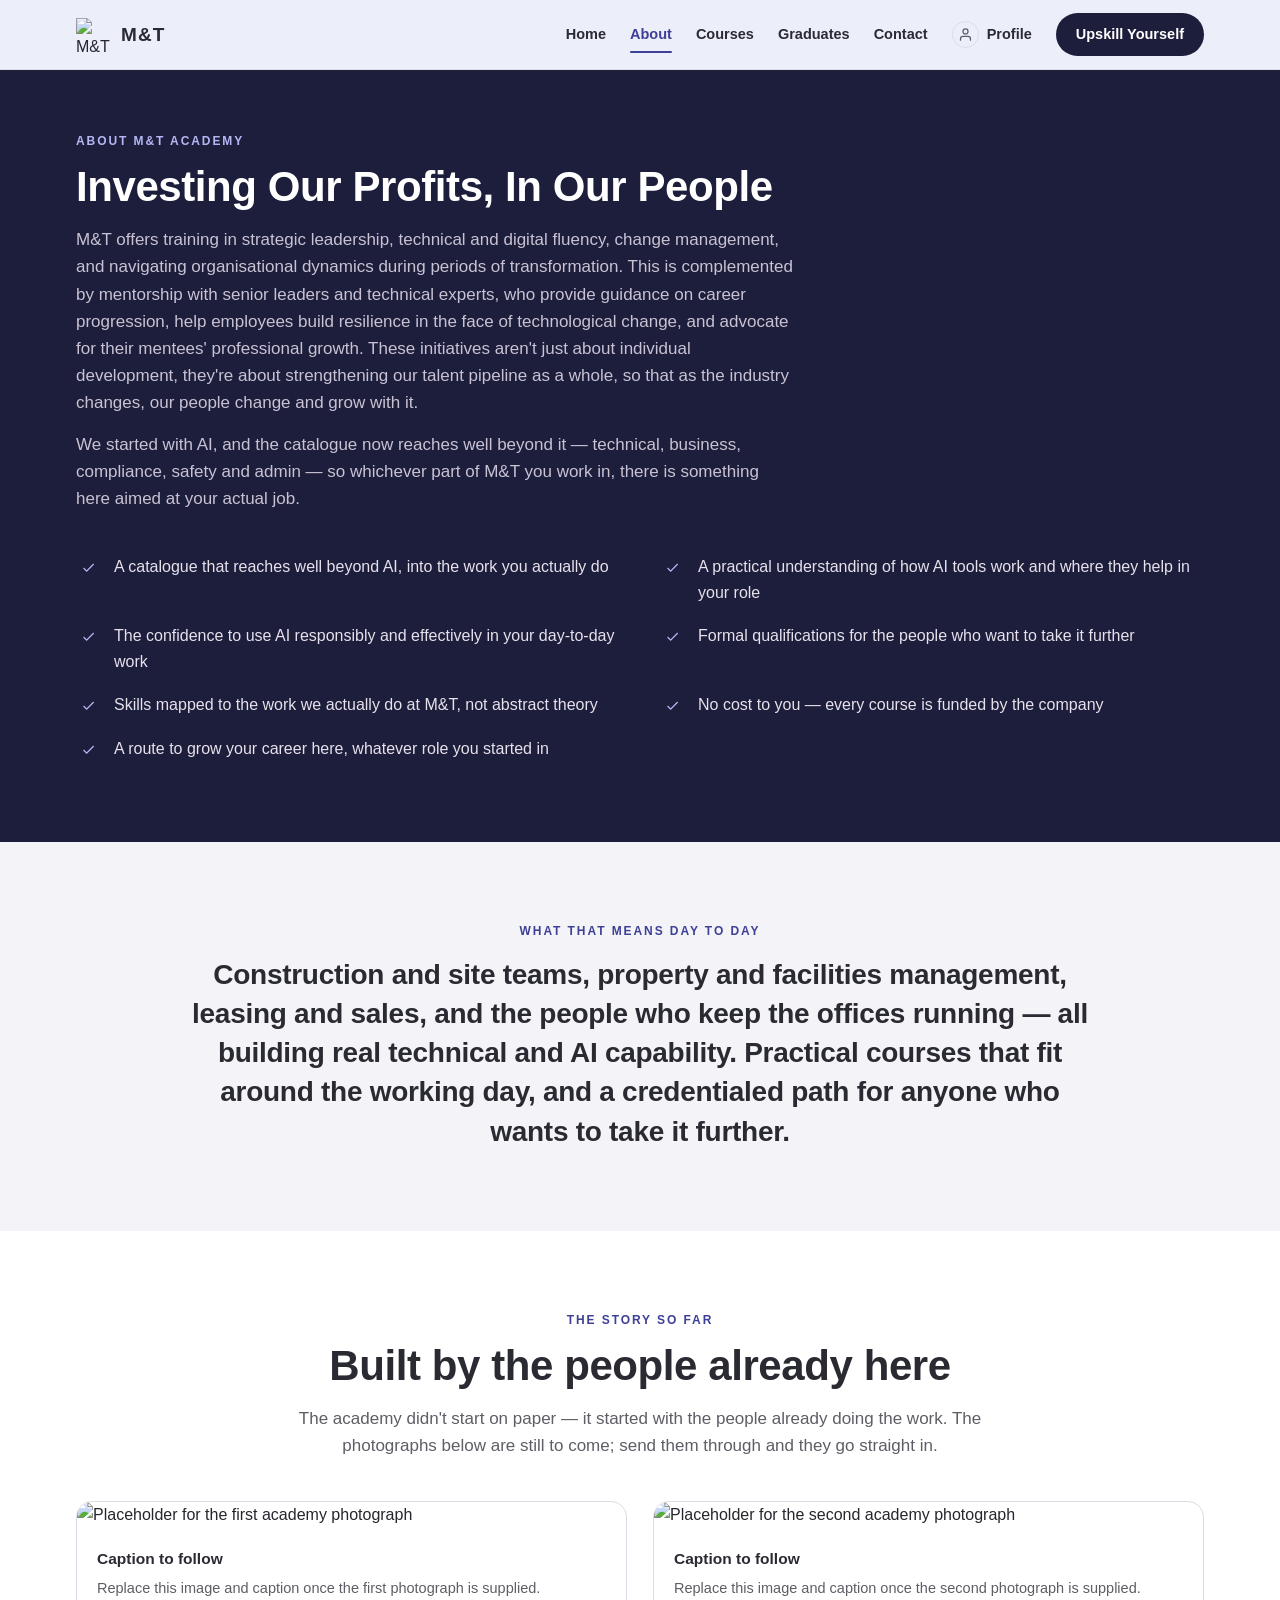
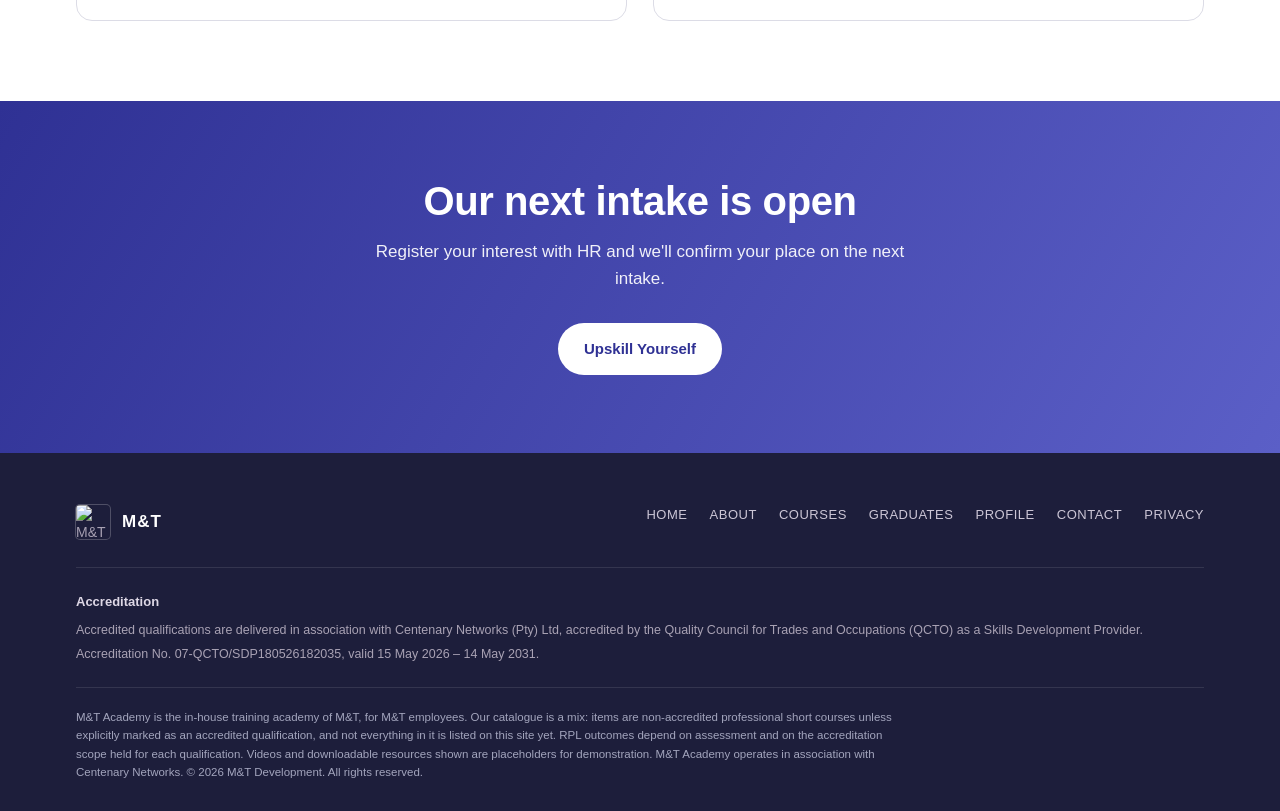
==== about.html @ acd6be96 "Remove the Trainers tab from the navigation and footer Co-Authored-By: Claude Sonnet 5.5 <noreply@an" ====
<!DOCTYPE html>
<html lang="en">

<head>
  <meta charset="UTF-8">
  <meta name="viewport" content="width=device-width, initial-scale=1.0">
  <title>About — M&amp;T Academy</title>
  <meta name="description"
    content="About M&amp;T Academy: our in-house academy for M&amp;T employees — accredited qualifications and short courses, fully funded, online or in person.">
  <link rel="stylesheet" href="styles.css?v=20260913c">
</head>

<body>
  <nav id="nav">
    <div class="nav-inner">
      <a href="./" class="brand"><img src="mt-logo.webp" alt="M&amp;T Development"><span class="brand-word">M&amp;T</span></a>
      <div class="nav-links" id="navLinks">
        <a href="./" data-nav="home">Home</a>
        <a href="about" data-nav="about" class="active">About</a>
        <a href="courses" data-nav="courses">Courses</a>
        <a href="graduates" data-nav="graduates">Graduates</a>
        <a href="contact" data-nav="contact">Contact</a>
      <a href="profile" data-nav="profile" class="nav-profile" title="Your profile"><span class="np-av" aria-hidden="true"><svg viewBox="0 0 24 24" fill="none" stroke="currentColor" stroke-width="2" stroke-linecap="round" stroke-linejoin="round"><path d="M20 21v-2a4 4 0 0 0-4-4H8a4 4 0 0 0-4 4v2"/><circle cx="12" cy="7" r="4"/></svg></span><span class="np-label">Profile</span></a>
        <a href="contact" class="nav-cta">Upskill Yourself</a>
      </div>
      <button class="nav-toggle" id="navToggle" aria-label="Menu"><svg viewBox="0 0 24 24" fill="none"
          stroke="currentColor" stroke-width="2" stroke-linecap="round" style="width:26px;height:26px;display:block">
          <path d="M3 6h18M3 12h18M3 18h18" />
        </svg></button>
    </div>
  </nav>
  <section class="section-dark page-top" id="about">
    <div class="wrap">
      <div class="sec-head reveal">
        <span class="eyebrow">About M&amp;T Academy</span>
        <h2>Investing Our Profits, In Our People</h2>
        <!-- <h2>Our own academy, for our own people</h2> -->
        <p>M&amp;T offers training in strategic leadership, technical and digital fluency, change management,
          and navigating organisational dynamics during periods of transformation. This is complemented by mentorship
          with senior leaders and technical experts, who provide guidance on career progression, help employees build
          resilience in the face of technological change, and advocate for their mentees' professional growth.

          These initiatives aren't just about individual development, they're about strengthening our talent pipeline as
          a whole, so that as the industry changes, our people change and grow with it.</p>
        <p>We started with AI, and the catalogue now reaches well beyond it — technical, business, compliance,
          safety and admin — so whichever part of M&amp;T you work in, there is something here aimed at your
          actual job.</p>
      </div>
      <ul class="outcomes reveal">
        <li>A catalogue that reaches well beyond AI, into the work you actually do</li>
        <li>A practical understanding of how AI tools work and where they help in your role</li>
        <li>The confidence to use AI responsibly and effectively in your day-to-day work</li>
        <li>Formal qualifications for the people who want to take it further</li>
        <li>Skills mapped to the work we actually do at M&amp;T, not abstract theory</li>
        <li>No cost to you — every course is funded by the company</li>
        <li>A route to grow your career here, whatever role you started in</li>
      </ul>
    </div>
  </section>

  <section class="section-soft">
    <div class="wrap">
      <div class="energy-line reveal">
        <span class="eyebrow">What that means day to day</span>
        <!-- Rewritten for M&T on 12 Sep 2026, not renamed: the Equinix original listed
             data-centre technicians and network operations, which would have been a
             claim about a business M&T is not in. The roles below come from what M&T
             Development says of itself — residential sales and rentals, commercial
             offices, warehouses, retail centres and storage — and name kinds of work,
             not job titles, since nobody has told us M&T's actual structure. -->
        <p>Construction and site teams, property and facilities management, leasing and sales, and the people who keep
          the offices running — all building real technical and AI capability. Practical courses that fit around the
          working day, and a credentialed path for anyone who wants to take it further.</p>
      </div>
    </div>
  </section>

  <section>
    <div class="wrap">
      <div class="sec-head center reveal">
        <span class="eyebrow">The story so far</span>
        <h2>Built by the people already here</h2>
        <p>The academy didn't start on paper — it started with the people already doing the work. The photographs below
          are still to come; send them through and they go straight in.</p>
      </div>
      <!-- PLACEHOLDER: swap images/poster-1.svg and images/poster-2.svg for the real
           photographs, then rewrite the two captions to match. -->
      <div class="posters reveal">
        <figure class="poster">
          <img loading="lazy" src="images/poster-1.svg" alt="Placeholder for the first academy photograph">
          <figcaption><strong>Caption to follow</strong>Replace this image and caption once the first photograph is supplied.</figcaption>
        </figure>
        <figure class="poster">
          <img loading="lazy" src="images/poster-2.svg" alt="Placeholder for the second academy photograph">
          <figcaption><strong>Caption to follow</strong>Replace this image and caption once the second photograph is supplied.</figcaption>
        </figure>
      </div>
    </div>
  </section>

  <section class="cta-band">
    <div class="wrap">
      <h2>Our next intake is open</h2>
      <p>Register your interest with HR and we'll confirm your place on the next intake.</p>
      <a href="contact" class="btn btn-primary">Upskill Yourself</a>
    </div>
  </section>

  <footer>
    <div class="wrap">
      <div class="foot-top">
        <div class="foot-brand"><img src="mt-logo.webp" alt="M&amp;T Development"><span class="brand-word">M&amp;T</span></div>
        <div class="foot-nav">
          <a href="./">Home</a>
          <a href="about">About</a>
          <a href="courses">Courses</a>
          <a href="graduates">Graduates</a>
          <a href="profile">Profile</a>
          <a href="contact">Contact</a>
        <a href="privacy">Privacy</a>
        </div>
      </div>
      <div class="foot-accred"
        style="max-width:none;border-bottom:1px solid rgba(255,255,255,.1);padding-bottom:22px;margin-bottom:20px">
        <strong>Accreditation</strong>
        <span>Accredited qualifications are delivered in association with Centenary Networks (Pty) Ltd, accredited by
          the Quality Council for Trades and Occupations (QCTO) as a Skills Development Provider. Accreditation No.
          07-QCTO/SDP180526182035, valid 15 May 2026 – 14 May 2031.</span>
      </div>
      <p class="disclaimer">M&amp;T Academy is the in-house training academy of M&amp;T, for M&amp;T
        employees. Our catalogue is a mix: items are non-accredited professional short courses unless
        explicitly marked as an accredited qualification, and not everything in it is listed on this site yet. RPL outcomes depend on assessment and on the accreditation scope held for each qualification. Videos and downloadable resources shown are placeholders for demonstration. M&amp;T
        Academy operates in association with Centenary Networks. © 2026 M&amp;T Development. All rights reserved.
      </p>
    </div>
  </footer>
  <script src="site.js?v=20260820"></script>
<script src="profile.js?v=20260820"></script>
  <script src="assistant.js?v=20260820"></script>
</body>

</html>
---- styles.css ----
/* ===================================================================
   M&T Academy — shared stylesheet (all pages)
   M&T Development palette: indigo (#3e4096) on white, charcoal and cool
   greys, deep indigo dark sections

   The token names below are historical (--orange / --green) and are kept
   so the markup stays identical across academy sites; only the VALUES are
   brand-specific. --orange* is the primary brand ramp, --green* the
   secondary. Re-skinning another company = change this block.

   WHERE THE COLOURS CAME FROM (12 Sep 2026)
   Sampled from M&T's own material in M-T/_brand-source, not guessed: the
   logo square is #3e4096 at every corner, and the AI badge on their site is
   the deeper #2f3194. The greys match their site's navigation tiles.

   WHY --green IS NOT INDIGO
   M&T's brand is one hue, and the obvious move is to use it for both ramps.
   That breaks two things. --green* is not only decoration here: it marks a
   PASSED quiz, a module DONE on the dashboard and PRESENT on the in-person
   register — and the register marks LATE with --orange-deep. With both ramps
   indigo, a facilitator scanning a register could not tell present from late.
   So the secondary ramp is a teal-green that sits well beside indigo and
   keeps "done" reading as done. Present vs late fills measure 2.02:1.
   It is #1b7a63 rather than the first choice #1f8a70: white on the lighter
   one measured 4.26:1 on the "Locally accredited" badge, just under AA.

   WHY THIS WAS CHECKED ON THE RENDERED PAGES
   A check of token pairs passed. Measuring every piece of text against what
   is actually behind it on the page then found five failures the pair check
   could not see, because they only exist in context: the brand indigo used
   for eyebrows and list ticks INSIDE the dark indigo sections (1.83:1), the
   intake eyebrow (3.0:1), the footer disclaimer (2.86:1) and the badge above.
   Equinix's red read on its plum sections; a one-hue brand does not. The
   fixes are in the "ON DARK" block below and at .disclaimer. Primary indigo
   on white is 8.83:1.
   =================================================================== */
:root{
  --ink:#26262e;--ink-soft:#5d5e66;--grey:#2a2a33;--bg:#ffffff;--bg-soft:#f4f4f8;
  --orange:#3e4096;--orange-deep:#2f3194;--orange-light:#5b5fc7;--orange-tint:#eceef9;
  --green:#1b7a63;--green-deep:#16674f;--green-tint:#e2f2ec;
  --accent:#3e4096;--accent-green:#b4b7f3;--line:#dcdce6;--dark:#1d1e3b;--max:1180px;
  /* The pale band the nav sits on, and the tint the landing hero falls back
     to before its photograph loads. A pale tint of M&T's indigo — ink on it
     measures 12.98:1. */
  --header:#eceef9;
}
*{box-sizing:border-box;margin:0;padding:0}
html{scroll-behavior:smooth;scroll-padding-top:78px}
body{font-family:"Inter",-apple-system,BlinkMacSystemFont,"Segoe UI",Roboto,sans-serif;color:var(--ink);background:var(--bg);line-height:1.6;-webkit-font-smoothing:antialiased;overflow-x:hidden}
img,svg,canvas{max-width:100%}
h1,h2,h3,h4{font-weight:800;line-height:1.12;letter-spacing:-.01em;color:var(--grey)}
a{color:inherit;text-decoration:none}
.wrap{max-width:var(--max);margin:0 auto;padding:0 26px}
.eyebrow{text-transform:uppercase;letter-spacing:.16em;font-size:12px;font-weight:700;color:var(--orange)}
/* ON DARK. Every academy uses its primary colour for eyebrows and list ticks,
   and on the others that primary is warm enough to read on their dark
   sections. M&T's primary IS the dark sections' hue: indigo on deep indigo
   measured 1.83:1. On dark, both take the light indigo instead (8.46:1). */
.section-dark .eyebrow,.chero .eyebrow,.cta-band .eyebrow{color:var(--accent-green)}
.section-dark .outcomes li::before{background:var(--accent-green)}

/* NAV
   M&T supply a square mark — white lettering on a solid indigo tile — so it
   is paired with a wordmark span to form the lockup, the same shape as the
   Equinix nav this was cloned from. The tile is opaque and self-contained, so
   unlike Equinix's JPG it gets no white chip on dark backgrounds — see
   .foot-brand img, which gives it a faint ring instead. */
nav{position:fixed;top:0;left:0;right:0;z-index:100;background:var(--header);border-bottom:1px solid rgba(45,70,55,.09);transition:box-shadow .3s}
nav.scrolled{}
.nav-inner{max-width:var(--max);margin:0 auto;padding:13px 26px;display:flex;align-items:center;justify-content:space-between;position:relative}
.brand{display:inline-flex;align-items:center;gap:11px}
.brand img{height:34px;width:34px;object-fit:contain;display:block}
/* .06em, not Equinix's .2em. That tracking was set for a seven-letter word;
   on "M&T" it opened the letters out until the nav read "M & T". */
.brand-word{font-size:19px;font-weight:700;letter-spacing:.06em;color:var(--grey);line-height:1}
.nav-links{display:flex;gap:24px;align-items:center}
/* Sentence case at 14.5px, not 13px uppercase: the nav in the screenshot
   Kgomotso sent reads as words rather than as labels, and that is most of why
   it looks calmer. Every link the site had is still here. */
.nav-links a{color:var(--grey);font-size:14.5px;font-weight:600;transition:color .2s;position:relative;padding:4px 0;white-space:nowrap;flex:0 0 auto}
.nav-links a:hover,.nav-links a.active{color:var(--orange)}
.nav-links a.active::after{content:"";position:absolute;left:0;right:0;bottom:-3px;height:2.5px;background:var(--accent);border-radius:2px}
/* .nav-links a sets `padding:4px 0` at higher specificity — keep `.nav-links` in this
   selector or the pill loses its horizontal padding and the label sits flush to the edge */
/* Deep-indigo pill (--dark), hovering to the brand indigo — the call to action
   is the one solid shape in an otherwise light nav band. */
.nav-links a.nav-cta{background:var(--dark);color:#fff;padding:10px 20px;border-radius:30px;font-weight:700;transition:background .2s}
.nav-links a.nav-cta:hover{background:var(--orange);color:#fff}
.nav-cta::after{display:none!important}
.nav-toggle{display:none;background:none;border:0;color:var(--grey);cursor:pointer;line-height:0}

/* BUTTONS */
.btn{display:inline-flex;align-items:center;gap:9px;justify-content:center;padding:14px 26px;border-radius:30px;font-weight:700;font-size:15px;transition:background .2s,box-shadow .2s,border-color .2s,color .2s;cursor:pointer;border:0}
.btn-primary{background:var(--orange);color:#fff}
.btn-primary:hover{background:var(--orange-deep)}
.btn-ghost{background:#fff;color:var(--orange-deep);border:1.5px solid var(--orange)}
.btn-ghost:hover{border-color:var(--orange-deep);background:var(--orange-tint)}
.btn-light{background:rgba(255,255,255,.12);color:#fff;border:1.5px solid rgba(255,255,255,.4)}
.btn-light:hover{background:#fff;color:var(--dark)}

/* SECTIONS */
section{padding:80px 0}
.section-soft{background:var(--bg-soft)}
.section-dark{background:var(--dark);color:#fff}
.section-dark h2,.section-dark h3{color:#fff}
.sec-head{max-width:720px;margin-bottom:42px}
.sec-head.center{margin-left:auto;margin-right:auto;text-align:center}
.sec-head .eyebrow{display:block;margin-bottom:12px}
.sec-head h2{font-size:clamp(28px,3.6vw,42px);margin:0 0 16px}
/* A heading written as a full sentence rather than a headline phrase. It needs
   a wider measure and a step down the scale to avoid stacking into five dense
   lines — but it stays larger than the section headings under it, or the page
   opens on its quietest line. Pair .lede-h with .sec-head-wide on the parent. */
.sec-head-wide{max-width:880px}
.sec-head h2.lede-h{font-size:clamp(25px,3.2vw,38px);line-height:1.2;text-wrap:balance}
.sec-head p{color:var(--ink-soft);font-size:17px}
.sec-head p+p{margin-top:14px}
.section-dark .sec-head p{color:#c8c2d4}
.page-top{padding-top:132px}

/* HERO — the landing page, and nothing else.
   Restored on 9 Sep 2026. Kgomotso sent back a screenshot of the 3 Jul hero
   (commit a4939c3) and asked for it on every academy: a photograph, one line,
   one search field, two pills, a white curve. It is rebuilt here rather than
   reverted, because the palette moved on and the page below it is no longer
   the July page.

   Nothing in here moves on hover. That is deliberate — see the note at the end
   of this file; every animation came off these sites at her request. */
.hero{position:relative;overflow:hidden;background:var(--header)}
.hero-photo{position:absolute;inset:0;background-size:cover;background-position:center;background-repeat:no-repeat}
/* The wash is the only reason white type is readable here. Each academy points
   .hero-photo at its own photograph, so it has to hold up over an image nobody
   has seen yet: heavy on the left where the words are, nearly clear on the
   right so the picture still reads as a picture. */
.hero-photo::after{content:"";position:absolute;inset:0;background:linear-gradient(100deg,rgba(24,30,26,.88) 0%,rgba(24,30,26,.63) 46%,rgba(24,30,26,.18) 100%)}
/* The nav is fixed, so the top padding here is what stops it sitting on the
   headline. Change one and check the other. */
.hero-inner{position:relative;z-index:2;max-width:var(--max);margin:0 auto;padding:148px 26px 128px;color:#fff}
/* ONE LINE (13 Sep 2026): "Welcome To The <Name> Academy" sits on a single line, as
   asked for on every academy. It used to be capped at max-width:16ch, which forced
   a wrap by design. nowrap holds it to one line, and the size scales with the
   viewport so the longest of the seven titles, "Welcome To The Cricket SA Academy",
   still fits the hero at every width down to the phone breakpoint — measured in a
   browser, not estimated. Below 640px it wraps again (see the rule in that
   @media block): a 33-character headline cannot sit on one line on a phone at a
   size anyone would call a headline. */
.hero h1{color:#fff;font-size:clamp(26px,4.1vw,54px);margin:0 0 16px;max-width:none;white-space:nowrap}
.hero p.lead{color:rgba(255,255,255,.94);font-size:clamp(17px,2.1vw,23px);font-weight:400;line-height:1.35;max-width:34ch;margin:0 0 32px}
.hero-search{display:flex;align-items:center;gap:10px;max-width:620px;background:#fff;border-radius:50px;padding:7px 7px 7px 24px;box-shadow:0 24px 50px -28px rgba(0,0,0,.65)}
/* font:inherit would pull the white hero colour in with it, so the colour is
   set back explicitly on the next declaration. */
.hero-search input{flex:1;min-width:0;border:0;outline:0;background:none;font-family:inherit;font-size:17px;color:var(--ink)}
.hero-search input::placeholder{color:#8d8880;opacity:1}
.hero-search .go{flex:0 0 auto;width:56px;height:52px;display:grid;place-items:center;border:0;border-radius:50px;background:var(--orange-light);color:var(--dark);cursor:pointer;transition:background .2s}
.hero-search .go:hover{background:var(--orange);color:#fff}
.hero-search .go svg{width:23px;height:23px}
.hero-cta{display:flex;flex-wrap:wrap;gap:14px;margin-top:24px}
/* The soft pill is the nav band in button form — that pairing is what makes
   the hero read as one thing. Pointing it at --header rather than a hex keeps
   it on-brand on every academy; a fixed mint green was visibly wrong on four
   of the five. */
.btn-soft{background:var(--header);color:var(--grey)}
.btn-soft:hover{background:var(--header);filter:brightness(.96)}
.btn-white{background:#fff;color:var(--grey)}
.btn-white:hover{background:#f0eeea}
/* Hides the seam between the photograph and the first white section. It is
   decoration only: aria-hidden in the markup, and no pointer target here. */
.hero-curve{position:absolute;left:0;right:0;bottom:-1px;z-index:2;line-height:0;pointer-events:none}
.hero-curve svg{width:100%;height:70px;display:block}


/* THE SKILLS BUILDING BAND — first thing under the landing hero.
   Added 10 Sep 2026. Kgomotso sent a card from a Centenary deck and liked what
   it said: "Upskilling, reskilling, and workforce training to prepare
   individuals for employment and entrepreneurship." The sentence below keeps
   her three ideas and her order, and turns "individuals" into "you", because
   every other line on these sites talks to the reader ("around your shift",
   "yours to keep") and one paragraph in the third person reads as pasted in.

   The white disc and the certificate mark are the nod to her card. The rest is
   this site's own idiom rather than the deck's navy panel, and it is a LIGHT
   band on purpose: the intake band directly below it is dark, and two dark
   bands stacked lose the edge between them. */
.pillar{background:var(--bg-soft);padding:44px 0}
.pillar-inner{display:flex;align-items:center;gap:26px}
.pillar-ico{flex:0 0 auto;width:64px;height:64px;border-radius:50%;background:#fff;border:1px solid var(--line);display:grid;place-items:center;color:var(--grey)}
.pillar-ico svg{width:31px;height:31px}
.pillar .eyebrow{display:block;margin-bottom:7px}
.pillar p{font-size:clamp(16.5px,1.9vw,21px);line-height:1.45;color:var(--grey);max-width:62ch;margin:0}

/* FEATURES / PILLARS */
.features{display:grid;grid-template-columns:repeat(3,1fr);gap:24px}
.feat{background:#fff;border:1px solid var(--line);border-radius:14px;padding:28px;transition:box-shadow .25s}
.feat:hover{}
.feat .ico{width:50px;height:50px;border-radius:12px;display:grid;place-items:center;margin-bottom:18px;background:var(--orange-tint);color:var(--orange-deep)}
.feat .ico svg{width:25px;height:25px}
.feat:nth-child(2) .ico{background:var(--green-tint);color:var(--green-deep)}
.feat h3{font-size:18px;margin-bottom:10px}
.feat p{color:var(--ink-soft);font-size:14.5px}

.outcomes{display:grid;grid-template-columns:1fr 1fr;gap:18px 40px;list-style:none;margin-top:10px}
.outcomes li{display:flex;gap:14px;align-items:flex-start;font-size:16px;color:#e6e1ec}
.outcomes li::before{content:"";flex:0 0 24px;height:24px;margin-top:1px;border-radius:50%;background:var(--orange);-webkit-mask:url("data:image/svg+xml;utf8,<svg xmlns='http://www.w3.org/2000/svg' viewBox='0 0 24 24'><path fill='black' d='M9 16.2 4.8 12l-1.4 1.4L9 19 21 7l-1.4-1.4z'/></svg>") center/15px no-repeat;mask:url("data:image/svg+xml;utf8,<svg xmlns='http://www.w3.org/2000/svg' viewBox='0 0 24 24'><path fill='black' d='M9 16.2 4.8 12l-1.4 1.4L9 19 21 7l-1.4-1.4z'/></svg>") center/15px no-repeat}

.accred-note{margin-top:30px;padding-top:22px;border-top:1px solid rgba(255,255,255,.14);font-size:12.5px;line-height:1.7;color:#b3adc0;max-width:900px}
.accred-note .lbl{display:block;text-transform:uppercase;letter-spacing:.1em;font-size:11px;font-weight:700;color:var(--accent-green);margin-bottom:6px}

.energy-line{max-width:900px;margin:0 auto;text-align:center}
.energy-line .eyebrow{display:block;margin-bottom:14px}
.energy-line p{font-size:clamp(20px,2.6vw,28px);font-weight:700;line-height:1.4;letter-spacing:-.01em;color:var(--grey)}

/* COURSE BAND + ACCREDITED FEATURE */
.course-band-label{display:flex;align-items:center;gap:14px;margin:0 0 26px}
.course-band-label .ln{height:1px;background:var(--line);flex:1}
.course-band-label .tag{font-size:12.5px;font-weight:800;text-transform:uppercase;letter-spacing:.13em;color:var(--orange)}
.accredited-feature{background:linear-gradient(120deg,#fff,#fdf4f5);border:1.5px solid var(--orange);border-radius:16px;padding:34px;display:grid;grid-template-columns:1fr auto;gap:30px;align-items:center;margin-bottom:50px}
.accredited-feature .badge{display:inline-flex;align-items:center;gap:7px;background:var(--orange);color:#fff;font-size:11.5px;font-weight:700;text-transform:uppercase;letter-spacing:.08em;padding:6px 13px;border-radius:30px;margin-bottom:14px}
.accredited-feature h3{font-size:24px;margin-bottom:10px}
.accredited-feature p{color:var(--ink-soft);font-size:15px;max-width:560px;margin-bottom:18px}
.qual-meta{display:flex;gap:28px;flex-wrap:wrap}
.qual-meta div span{display:block;font-size:11px;text-transform:uppercase;letter-spacing:.07em;color:#918a9c;margin-bottom:2px}
.qual-meta div strong{font-size:15px;color:var(--grey)}
.accredited-feature .side{text-align:center;border-left:1px solid var(--line);padding-left:30px}
.accredited-feature .side .nqf{font-size:48px;font-weight:800;color:var(--orange);line-height:1}
.accredited-feature .side .nqf small{display:block;font-size:11px;letter-spacing:.1em;text-transform:uppercase;color:#918a9c;margin-top:6px;font-weight:700}

/* COURSE CARDS */
.course-grid{display:grid;grid-template-columns:repeat(3,1fr);gap:26px}
.ccard{background:#fff;border:1px solid var(--line);border-radius:12px;overflow:hidden;transition:box-shadow .22s;display:flex;flex-direction:column}
.ccard:hover{}
.ccard-img{height:180px;position:relative;overflow:hidden;flex:0 0 auto}
.ccard-img-inner{position:absolute;inset:0;background-size:cover;background-position:center}
.ccard:hover .ccard-img-inner{}
.ccard-img.has-photo svg{display:none}
.ccard-img.has-photo::after{content:"";position:absolute;inset:0;background:linear-gradient(180deg,rgba(20,18,24,.05) 45%,rgba(20,18,24,.35));pointer-events:none}
.ccard-body{padding:20px 22px;flex:1;display:flex;flex-direction:column}
.ccard-cat{display:flex;align-items:center;gap:7px;font-size:11.5px;font-weight:700;text-transform:uppercase;letter-spacing:.1em;color:var(--ink-soft);margin-bottom:10px}
.ccard-cat svg{opacity:.55}
.ccard-mode{display:flex;align-items:center;gap:6px;font-size:11px;font-weight:700;text-transform:uppercase;letter-spacing:.09em;color:var(--ink-soft);margin-bottom:8px}
.ccard h4{font-size:18px;line-height:1.25;margin-bottom:10px;color:var(--orange-deep);font-weight:800}
.ccard p{color:var(--ink-soft);font-size:14px;line-height:1.55;flex:1;margin-bottom:18px}
.ccard-foot{display:flex;justify-content:space-between;align-items:center;border-top:1px solid var(--line);padding-top:14px;margin-top:auto}
.ccard-foot .price{font-size:15px;font-weight:800;color:var(--grey)}
.ccard-foot .avail{font-size:11px;font-weight:700;text-transform:uppercase;letter-spacing:.09em;color:var(--ink-soft)}
.soon-note{text-align:center;color:var(--ink-soft);font-size:14.5px;margin-top:30px;font-style:italic}

.corp{background:linear-gradient(120deg,var(--orange-tint),var(--green-tint));border-radius:18px;padding:40px;display:flex;justify-content:space-between;align-items:center;gap:30px;flex-wrap:wrap;margin-top:50px}
.corp h3{font-size:24px;margin-bottom:6px;color:var(--grey)}
.corp p{color:var(--ink-soft);max-width:480px}

/* CONTACT */
.contact-grid{display:grid;grid-template-columns:.9fr 1.1fr;gap:50px}
.contact-info p{margin-bottom:18px;font-size:16px}
.contact-info .lbl{font-size:12px;text-transform:uppercase;letter-spacing:.09em;color:var(--ink-soft);font-weight:700;display:block;margin-bottom:3px}
.contact-info a{font-weight:600;border-bottom:1px solid var(--line)}
.contact-info a:hover{color:var(--accent);border-color:var(--accent)}
.form{background:#fff;border:1px solid var(--line);border-radius:16px;padding:32px}
.form .field{margin-bottom:16px}
.form label{display:block;font-size:13px;font-weight:700;margin-bottom:6px;color:var(--ink-soft)}
.form input,.form textarea{width:100%;padding:12px 14px;border:1px solid var(--line);border-radius:9px;font-family:inherit;font-size:15px;background:var(--bg-soft)}
.form input:focus,.form textarea:focus{outline:2px solid var(--orange);border-color:var(--orange);background:#fff}
.form .two{display:grid;grid-template-columns:1fr 1fr;gap:16px}

.cta-band{background:linear-gradient(120deg,var(--orange-deep),var(--orange-light));color:#fff;text-align:center;padding:78px 0}
.cta-band h2{font-size:clamp(28px,3.6vw,40px);margin-bottom:14px;color:#fff}
.cta-band p{color:rgba(255,255,255,.92);font-size:17px;margin-bottom:30px;max-width:540px;margin-left:auto;margin-right:auto}
.cta-band .btn-primary{background:#fff;color:var(--orange-deep)}
.cta-band .btn-primary:hover{background:var(--dark);color:#fff}

footer{background:var(--dark);color:#a9a2b4;padding:52px 0 30px;font-size:14px}
.foot-top{display:flex;justify-content:space-between;gap:30px;flex-wrap:wrap;border-bottom:1px solid rgba(255,255,255,.1);padding-bottom:28px;margin-bottom:24px}
.foot-nav{display:flex;gap:22px;flex-wrap:wrap}
.foot-nav a{font-size:13px;color:#ccc6d6;text-transform:uppercase;letter-spacing:.04em}
.foot-nav a:hover{color:#fff}
/* the mark is a JPG with a solid white background — sit it on a white chip
   rather than inverting it, which would flatten the whole square to white */
.foot-brand{display:inline-flex;align-items:center;gap:12px}
/* No white chip, unlike the Equinix footer this came from: M&T's mark is its
   own solid tile, so it is shown as supplied. A 1px light ring keeps the
   tile's edge from dissolving into the deep-indigo footer behind it. */
.foot-brand img{height:34px;width:34px;object-fit:contain;border-radius:4px;box-shadow:0 0 0 1px rgba(255,255,255,.22)}
.foot-brand .brand-word{color:#fff;font-size:17px;font-weight:700;letter-spacing:.06em;line-height:1}
.foot-accred{max-width:560px}
.foot-accred strong{color:#ded8e6;display:block;margin-bottom:6px;font-size:13px}
.foot-accred span{font-size:12.5px;line-height:1.7}
/* #a3a5bd, 6.67:1 on the footer. It was Equinix's #6b6478, which measures
   3.00:1 on Equinix's own footer and 2.86:1 on this darker indigo one — too
   faint for 11.5px text on either. */
.disclaimer{font-size:11.5px;color:#a3a5bd;max-width:820px;line-height:1.6}

/* AI IN ACTION DEMO */
.ai-action{position:relative;overflow:hidden}
.ai-action::before{content:"";position:absolute;inset:0;background:radial-gradient(70% 60% at 80% 0%,rgba(233,28,36,.16),transparent 60%),radial-gradient(60% 60% at 0% 100%,rgba(108,75,166,.14),transparent 60%);pointer-events:none}
.ai-action .wrap{position:relative;z-index:1}
.ai-demo{max-width:860px;margin:0 auto}
.ai-demo-tabs{display:flex;flex-wrap:wrap;gap:10px;justify-content:center;margin-bottom:22px}
.ai-tab{background:rgba(255,255,255,.06);color:#cbc5d5;border:1px solid rgba(255,255,255,.14);padding:9px 18px;border-radius:30px;font-family:inherit;font-size:13.5px;font-weight:600;cursor:pointer;transition:all .2s;display:inline-flex;align-items:center}
.ai-tab:hover{border-color:var(--orange);color:#fff}
.ai-tab.active{background:var(--orange);border-color:var(--orange);color:#fff}
.ai-window{background:#15162e;border:1px solid rgba(255,255,255,.12);border-radius:14px;overflow:hidden}
.ai-window-bar{display:flex;align-items:center;gap:8px;padding:13px 18px;background:rgba(255,255,255,.04);border-bottom:1px solid rgba(255,255,255,.08)}
.ai-window-bar i{width:11px;height:11px;border-radius:50%;display:block}
.ai-window-bar i:nth-child(1){background:#ff5f57}.ai-window-bar i:nth-child(2){background:#febc2e}.ai-window-bar i:nth-child(3){background:#28c840}
.ai-window-bar em{margin-left:8px;font-style:normal;font-size:12.5px;color:#867f93;font-weight:600;letter-spacing:.03em}
.ai-chat{padding:24px 22px;min-height:280px;display:flex;flex-direction:column;gap:16px;font-size:14.5px}
.ai-msg{display:flex;gap:12px;align-items:flex-start;max-width:88%}
.ai-msg .av{flex:0 0 30px;height:30px;border-radius:8px;display:grid;place-items:center;font-size:12px;font-weight:800}
.ai-msg.user{align-self:flex-end;flex-direction:row-reverse;text-align:right}
.ai-msg.user .av{background:var(--green);color:#fff}
.ai-msg.bot .av{background:linear-gradient(135deg,var(--orange),var(--orange-light));color:#fff}
.ai-msg .bubble{background:rgba(255,255,255,.06);border:1px solid rgba(255,255,255,.08);padding:12px 15px;border-radius:12px;color:#e7e2ee;line-height:1.55}
.ai-msg.user .bubble{background:rgba(108,75,166,.16);border-color:rgba(108,75,166,.3)}
.ai-msg .bubble b{color:#fff}
.ai-caret{display:inline-block;width:8px;height:16px;background:var(--accent);margin-left:2px;vertical-align:-2px}

/* auto-fit, not repeat(4): the stat count changes with what we can honestly
   claim, and a fixed four-column track leaves a dead column behind whenever one
   is removed. */
.ai-stats{display:grid;grid-template-columns:repeat(auto-fit,minmax(150px,1fr));gap:24px;margin-top:54px;max-width:860px;margin-left:auto;margin-right:auto;text-align:center}
.ai-stats .num{font-size:clamp(30px,4vw,44px);font-weight:800;color:var(--orange-light);line-height:1}
.ai-stats .lbl2{font-size:13px;color:#b3adc0;margin-top:8px;font-weight:600}

/* ===== COURSE PAGE ===== */
.chero{background:linear-gradient(160deg,#26262e 0%,#23254f 55%,#262857 100%);color:#fff;padding:118px 0 56px;position:relative;overflow:hidden}
.chero::after{content:"";position:absolute;inset:0;background:radial-gradient(60% 70% at 88% 0%,rgba(233,28,36,.16),transparent 60%),radial-gradient(50% 60% at 0% 100%,rgba(108,75,166,.10),transparent 60%);pointer-events:none}
.chero .wrap{position:relative;z-index:1}
.crumb{font-size:12.5px;color:#b9b4c4;margin-bottom:20px;letter-spacing:.02em}
.crumb a:hover{color:#fff}
/* #9fa1bb: at least 5.44:1 across every stop of the indigo course hero. Equinix's
   #6f6a7c measured 2.64:1 there — found only once the audit learned to measure
   gradients instead of skipping them. */
.crumb span{color:#9fa1bb;margin:0 8px}
.chero-grid{display:grid;grid-template-columns:1.05fr .95fr;gap:48px;align-items:center}
.chero .tags{display:flex;gap:8px;flex-wrap:wrap;margin-bottom:16px}
.chero .tags span{font-size:11px;font-weight:700;text-transform:uppercase;letter-spacing:.1em;background:rgba(255,255,255,.1);border:1px solid rgba(255,255,255,.18);padding:5px 11px;border-radius:30px;color:#e9e6ef}
.chero .tags span.accred{background:var(--green);border-color:var(--green);color:#fff}
.chero h1{color:#fff;font-size:clamp(28px,4.2vw,46px);margin-bottom:16px}
.chero p.lead{color:#d4d0dc;font-size:17px;max-width:560px;margin-bottom:26px}
.chero .actions{display:flex;gap:13px;flex-wrap:wrap;margin-bottom:26px}
.chero .ataglance{display:flex;gap:26px;flex-wrap:wrap;border-top:1px solid rgba(255,255,255,.14);padding-top:20px}
.chero .ataglance div span{display:block;font-size:11px;text-transform:uppercase;letter-spacing:.08em;color:#9c97a8;margin-bottom:3px}
.chero .ataglance div strong{font-size:15px;color:#fff;font-weight:700}
.videobox{display:block;width:100%;border:0;padding:0;cursor:pointer;position:relative;border-radius:14px;overflow:hidden;background:#0e0d12 center/cover no-repeat;aspect-ratio:16/9}
.videobox::after{content:"";position:absolute;inset:0;background:linear-gradient(180deg,rgba(0,0,0,.05),rgba(0,0,0,.45))}
.videobox .play{position:absolute;inset:0;margin:auto;width:74px;height:74px;border-radius:50%;background:var(--orange);display:grid;place-items:center;z-index:2;transition:background .2s}
.videobox:hover .play{background:var(--orange-deep)}
.videobox .play svg{width:30px;height:30px;margin-left:4px;fill:#fff}
.videobox .vlabel{position:absolute;left:14px;bottom:13px;z-index:2;color:#fff;font-size:12.5px;font-weight:700;letter-spacing:.03em}
.videobox .vbadge{position:absolute;right:12px;top:12px;z-index:2;background:rgba(0,0,0,.55);color:#fff;font-size:10.5px;font-weight:700;text-transform:uppercase;letter-spacing:.08em;padding:5px 9px;border-radius:30px;backdrop-filter:blur(4px)}
.learn{display:grid;grid-template-columns:1fr 1fr;gap:14px 40px;list-style:none}
.learn li{display:flex;gap:13px;align-items:flex-start;font-size:15.5px;color:var(--ink)}
.learn li svg{flex:0 0 22px;height:22px;margin-top:1px;color:var(--green-deep)}
.modules{display:flex;flex-direction:column;gap:14px}
.module{border:1px solid var(--line);border-radius:13px;overflow:hidden;background:#fff}
.module-head{display:flex;align-items:center;gap:16px;width:100%;text-align:left;background:#fff;border:0;padding:20px 22px;cursor:pointer;font-family:inherit}
.module-head:hover{background:var(--bg-soft)}
.module-num{flex:0 0 38px;height:38px;border-radius:9px;background:var(--orange-tint);color:var(--orange-deep);display:grid;place-items:center;font-weight:800;font-size:15px}
.module-head .mt{flex:1}
.module-head .mt h4{font-size:17px;margin-bottom:3px}
.module-head .mt .meta{font-size:12.5px;color:var(--ink-soft);font-weight:600}
.module-head .chev{color:var(--ink-soft);flex:0 0 auto}
.module.open .chev{transform:rotate(180deg)}
.module-body{display:none;border-top:1px solid var(--line);padding:6px 0}
.module.open .module-body{display:block}
.lesson{display:flex;align-items:center;gap:14px;padding:13px 22px;cursor:pointer;border-bottom:1px solid var(--line)}
.lesson:last-child{border-bottom:0}
.lesson:hover{background:var(--orange-tint)}
.lesson .lp{flex:0 0 30px;height:30px;border-radius:50%;background:#fff;border:1.5px solid var(--line);display:grid;place-items:center;color:var(--orange-deep)}
.lesson:hover .lp{border-color:var(--orange);background:var(--orange);color:#fff}
.lesson .lp svg{width:13px;height:13px;fill:currentColor;margin-left:1px}
.lesson .lname{flex:1;font-size:15px;font-weight:600;color:var(--grey)}
.lesson .lmeta{display:flex;align-items:center;gap:12px}
.lesson .ltag{font-size:11px;font-weight:700;text-transform:uppercase;letter-spacing:.06em;color:var(--ink-soft);background:var(--bg-soft);padding:3px 8px;border-radius:20px}
.lesson .ldur{font-size:12.5px;color:var(--ink-soft);font-weight:600;min-width:42px;text-align:right}
/* A module row that leads to its study guide. It is an <a>, so it needs the
   hover back that .lesson gives its clickable variant, plus an arrow so it
   reads as a link next to the rows that are only listings. */
.lesson-link{cursor:pointer}
.lesson-link .lname{color:var(--orange-deep)}
.lesson-link:hover{background:var(--orange-tint)}
.lesson-link .lname::after{content:" →";font-weight:800;opacity:.65}
.vgrid{display:grid;grid-template-columns:repeat(3,1fr);gap:22px}
.vcard{border:1px solid var(--line);border-radius:13px;overflow:hidden;background:#fff;transition:box-shadow .2s}
.vcard:hover{}
.vcard .videobox{border-radius:0;aspect-ratio:16/9}
.vcard .videobox .play{width:56px;height:56px}.vcard .videobox .play svg{width:22px;height:22px}
.vcard .vc-body{padding:16px 18px}
.vcard .vc-body .k{font-size:11px;font-weight:700;text-transform:uppercase;letter-spacing:.09em;color:var(--ink-soft);margin-bottom:6px}
.vcard .vc-body h4{font-size:16px;margin-bottom:4px}
.vcard .vc-body p{font-size:13.5px;color:var(--ink-soft)}
.dgrid{display:grid;grid-template-columns:repeat(3,1fr);gap:20px}
.dcard{display:flex;gap:15px;align-items:flex-start;border:1px solid var(--line);border-radius:13px;padding:20px;background:#fff;transition:box-shadow .2s,border-color .2s}
.dcard:hover{border-color:var(--orange)}
.dcard .fic{flex:0 0 44px;height:54px;border-radius:7px;background:var(--orange-tint);color:var(--orange-deep);display:grid;place-items:center;position:relative}
.dcard .fic svg{width:24px;height:24px}
.dcard .fic .ext{position:absolute;bottom:6px;left:0;right:0;text-align:center;font-size:8.5px;font-weight:800;letter-spacing:.06em;color:#fff;background:var(--orange-deep);margin:0 6px;border-radius:3px;padding:1px 0}
.dcard .dmeta{flex:1}
.dcard .dmeta h4{font-size:15.5px;margin-bottom:3px}
.dcard .dmeta p{font-size:13px;color:var(--ink-soft);margin-bottom:10px}
.dcard .dl{display:inline-flex;align-items:center;gap:7px;font-size:13px;font-weight:700;color:var(--orange-deep)}
.dcard .dl svg{width:15px;height:15px}
.dcard:hover .dl{color:var(--orange)}
.instructor{display:grid;grid-template-columns:auto 1fr;gap:30px;align-items:center;border:1px solid var(--line);border-radius:18px;padding:34px;background:#fff}
.instructor img{width:128px;height:128px;border-radius:14px;object-fit:cover}
.instructor .ieyebrow{font-size:11.5px;font-weight:700;text-transform:uppercase;letter-spacing:.1em;color:var(--ink-soft);margin-bottom:8px}
.instructor h3{font-size:22px;margin-bottom:4px}
.instructor .role{font-size:14px;color:var(--green-deep);font-weight:700;margin-bottom:12px}
.instructor p{color:var(--ink-soft);font-size:15px;max-width:640px}
.enrol-band{background:linear-gradient(120deg,var(--orange-deep),var(--orange-light));color:#fff;text-align:center;padding:70px 0}
.enrol-band h2{color:#fff;font-size:clamp(26px,3.4vw,38px);margin-bottom:12px}
.enrol-band p{color:rgba(255,255,255,.92);font-size:16px;max-width:520px;margin:0 auto 26px}
.enrol-band .btn-primary{background:#fff;color:var(--orange-deep)}
.enrol-band .btn-primary:hover{background:var(--dark);color:#fff}
.vmodal{position:fixed;inset:0;z-index:200;background:rgba(10,9,13,.86);backdrop-filter:blur(4px);display:none;align-items:center;justify-content:center;padding:24px}
.vmodal.open{display:flex}
.vmodal .vinner{width:min(960px,100%);background:#000;border-radius:14px;overflow:hidden;position:relative}
.vmodal video{width:100%;display:block;aspect-ratio:16/9;background:#000}
.vmodal .soon{aspect-ratio:16/9;display:grid;place-items:center;text-align:center;color:#fff;background:#15162e;padding:30px}
.vmodal .soon .ic{width:64px;height:64px;border-radius:50%;background:rgba(233,28,36,.2);display:grid;place-items:center;margin:0 auto 16px}
.vmodal .soon h3{color:#fff;font-size:20px;margin-bottom:8px}
.vmodal .soon p{color:#bdb8c4;font-size:14px;max-width:380px}
.vmodal .vclose{position:absolute;top:-14px;right:-6px;transform:translateY(-100%);background:#fff;color:#222;border:0;border-radius:30px;padding:8px 16px;font-weight:700;font-size:13px;cursor:pointer;display:flex;align-items:center}
@media(max-width:1000px){.vmodal .vclose{top:8px;right:8px;transform:none;z-index:3}}

/* GM MESSAGE */
.gm{display:grid;grid-template-columns:300px 1fr;gap:46px;align-items:center;max-width:1020px;margin:0 auto}
.gm-photo{border-radius:18px;overflow:hidden;background:var(--dark)}
/* height:auto is load-bearing: the <img> carries its intrinsic width and height
   so the space is reserved before it loads, and without this the attribute
   height survives width:100% and stretches the portrait. */
.gm-photo img{width:100%;height:auto;display:block}
.gm .eyebrow{display:block;margin-bottom:16px}
.gm blockquote{margin:0;color:var(--ink-soft);font-size:16.5px;line-height:1.7}
.gm blockquote p{margin-bottom:16px}
.gm blockquote p:last-of-type{margin-bottom:0}
.gm blockquote p.big{font-size:clamp(20px,2.5vw,27px);font-weight:700;line-height:1.4;letter-spacing:-.01em;color:var(--grey)}
.gm .sig{margin-top:26px;padding-top:20px;border-top:1px solid var(--line)}
.gm .sig strong{display:block;font-size:16px;color:var(--grey)}
.gm .sig span{font-size:11.5px;font-weight:700;text-transform:uppercase;letter-spacing:.1em;color:var(--orange-deep)}
/* The leadership block with no photograph and no named person — see the note
   above it in index.html for why M&T's has neither yet. One column, narrower,
   with an indigo rule down the side so it still reads as a statement rather
   than as a stray paragraph. */
.gm.gm-solo{grid-template-columns:1fr;max-width:760px;padding-left:28px;border-left:4px solid var(--orange)}

/* ACADEMY POSTERS */
.posters{display:grid;grid-template-columns:1fr 1fr;gap:26px;align-items:start}
.poster{margin:0;border:1px solid var(--line);border-radius:16px;overflow:hidden;background:#fff}
.poster img{width:100%;display:block}
.poster figcaption{padding:18px 20px 20px;font-size:14.5px;line-height:1.65;color:var(--ink-soft)}
.poster figcaption strong{display:block;font-size:15.5px;color:var(--grey);margin-bottom:5px}
.instructor img.logo{object-fit:contain;padding:20px;background:var(--bg-soft);border:1px solid var(--line)}

/* CATALOGUE ANNOUNCEMENT
   A single headline number, so a hero figure rather than a chart. The figure
   and the stat numbers are large text on the tint, so they are held to the 3:1
   large-text threshold; heading and body clear 4.5:1. */
.announce{background:linear-gradient(120deg,var(--orange-tint),var(--green-tint))}
.announce-grid{display:grid;grid-template-columns:290px 1fr;gap:50px;align-items:center}
.announce-lead .eyebrow{display:block;margin-bottom:12px}
.bignum{font-size:clamp(76px,13vw,138px);font-weight:800;line-height:.86;letter-spacing:-.045em;color:var(--orange-deep)}
.announce-lead h3{font-size:clamp(19px,2.3vw,25px);color:var(--grey);margin-top:10px;line-height:1.25;letter-spacing:-.01em}
.announce-body p{color:var(--ink-soft);font-size:16px;line-height:1.7;margin-bottom:14px}
.announce-body p strong{color:var(--grey)}
.announce-body .btn{margin-top:12px}
.statrow{display:grid;grid-template-columns:repeat(4,1fr);gap:24px;margin-top:42px;padding-top:32px;border-top:1px solid rgba(35,24,44,.14)}
.statrow .s-num{font-size:clamp(27px,3.8vw,38px);font-weight:800;color:var(--green-deep);letter-spacing:-.02em;line-height:1}
.statrow .s-lbl{font-size:13px;color:var(--ink-soft);margin-top:8px;line-height:1.45}
.tag-new{display:inline-block;margin-bottom:10px;padding:5px 12px;border-radius:20px;background:var(--orange-deep);color:#fff;font-size:11px;font-weight:700;text-transform:uppercase;letter-spacing:.09em}
.corp .tag-new+h3{margin-bottom:8px}
/* ---- Intake band -----------------------------------------------------------
   A dated intake is the only thing on this page with a deadline attached, so it
   sits directly under the hero and is the one dark band above the fold — the
   announce band below it is a light tint, so the two never compete.

   The date is set as a display figure rather than written into a sentence. The
   whole job of this band is that somebody scrolling past registers the day.

   White on --dark (#222021 here) is ~15:1, and the muted body text is held at
   .8 alpha, which is still ~11:1 — well clear on all three brands. The eyebrow
   uses --orange-light rather than --orange because the deeper brand oranges
   drop under 4.5:1 against this ground at 10.5px. */
.intake{background:var(--dark);color:#fff;padding:44px 0}
.intake-grid{display:grid;grid-template-columns:176px 1fr;gap:38px;align-items:center}
.intake-when{text-align:center;border-right:1px solid rgba(255,255,255,.16);padding-right:34px}
.intake-eyebrow{display:inline-flex;align-items:center;gap:7px;font-size:10.5px;font-weight:700;text-transform:uppercase;letter-spacing:.12em;color:var(--accent-green);margin-bottom:12px}
.intake-eyebrow .dot{width:6px;height:6px;border-radius:50%;background:var(--orange-light);box-shadow:0 0 0 3px rgba(255,255,255,.14)}
.intake-day{font-size:clamp(56px,8vw,82px);font-weight:800;line-height:.84;letter-spacing:-.045em;color:#fff}
.intake-mon{font-size:14px;font-weight:700;color:rgba(255,255,255,.74);margin-top:9px}
.intake-tag{display:inline-flex;align-items:center;gap:7px;background:rgba(255,255,255,.1);border:1px solid rgba(255,255,255,.16);color:#fff;font-size:11px;font-weight:700;text-transform:uppercase;letter-spacing:.09em;padding:5px 12px;border-radius:30px;margin-bottom:14px}
.intake-body h2{font-size:clamp(22px,2.9vw,31px);color:#fff;line-height:1.16;margin-bottom:11px;letter-spacing:-.015em}
.intake-body p{color:rgba(255,255,255,.8);font-size:15.5px;line-height:1.65;max-width:60ch;margin-bottom:17px}
.intake-facts{display:flex;flex-wrap:wrap;gap:8px 10px;list-style:none;margin:0 0 22px;padding:0}
.intake-facts li{font-size:12.5px;font-weight:600;color:rgba(255,255,255,.86);background:rgba(255,255,255,.07);border:1px solid rgba(255,255,255,.14);border-radius:20px;padding:5px 13px}
.intake .btn-ghost{background:transparent;color:#fff;border-color:rgba(255,255,255,.42)}
.intake .btn-ghost:hover{background:rgba(255,255,255,.11);border-color:#fff}
@media(max-width:760px){
  .intake{padding:34px 0}
  .intake-grid{grid-template-columns:1fr;gap:22px}
  .intake-when{text-align:left;border-right:0;padding-right:0;padding-bottom:20px;border-bottom:1px solid rgba(255,255,255,.16)}
  .intake-day{font-size:60px}
}

/* The start date where it also has to appear: on the qualification's own page,
   just under the hero actions. Same information, quieter treatment — someone
   reading this page has already chosen the course. */
.c-starts{display:flex;align-items:center;gap:11px;margin-top:18px;padding:12px 16px;border-radius:12px;background:rgba(255,255,255,.1);border:1px solid rgba(255,255,255,.18);color:#fff;font-size:14.5px;max-width:520px}
/* display:flex beats the UA rule for [hidden], so an empty box would otherwise
   sit in the hero of every course that has no date. Same trap as .btn. */
.c-starts[hidden]{display:none}
.c-starts svg{width:18px;height:18px;flex:0 0 18px;color:var(--orange-light)}
.c-starts strong{font-weight:700}
.corp .tag-new+h3{margin-bottom:8px}

/* ACCREDITATION BADGE + FRAMEWORK POPOVER
   The badge is a real <button> rather than a hover-only tooltip: hover alone
   is unreachable on touch and by keyboard. It opens on click/Enter and also on
   hover for pointer users. */
.acc-badge{position:relative;display:inline-flex;align-items:center;gap:6px;border:0;padding:5px 11px;border-radius:20px;
  font-family:inherit;font-size:10.5px;font-weight:800;text-transform:uppercase;letter-spacing:.08em;cursor:help}
.acc-badge svg{width:12px;height:12px;flex:0 0 auto}
.acc-badge.local{background:var(--green-tint);color:var(--green-deep)}
.acc-badge.intl{background:var(--orange-tint);color:var(--orange-deep)}
.acc-badge:focus-visible{outline:2px solid var(--orange);outline-offset:2px}
.acc-pop{position:absolute;bottom:calc(100% + 10px);left:0;width:min(320px,78vw);z-index:60;
  background:var(--dark);color:#ded7e8;border-radius:12px;padding:15px 17px;text-align:left;
  font-size:12.5px;font-weight:400;line-height:1.6;letter-spacing:0;text-transform:none;
  opacity:0;visibility:hidden;transform:translateY(4px);
  transition:opacity .16s,visibility .16s;pointer-events:none}
.acc-pop::after{content:"";position:absolute;top:100%;left:22px;border:7px solid transparent;border-top-color:var(--dark)}
.acc-pop strong{display:block;color:#fff;font-size:13px;margin-bottom:6px}
.acc-pop a{color:var(--accent-green);font-weight:700;text-decoration:underline}
.acc-badge:hover .acc-pop,.acc-badge:focus-visible .acc-pop,.acc-badge[aria-expanded="true"] .acc-pop{
  opacity:1;visibility:visible;transform:none;pointer-events:auto}
/* .ccard-body is a flex column, so the badge stretched the full card width
   until it was told to hug its own content. */
.ccard-body .acc-badge{margin-bottom:9px;align-self:flex-start;width:-moz-fit-content;width:fit-content}
/* ---- Progress tracking ----
   Self-reported study progress. Green throughout, because on this site green is
   the accreditation/credit colour and progress belongs in that family — but the
   copy around it always says what it is and is not. */
.topic-tick{display:flex;align-items:center;gap:10px;padding:14px 22px;border-top:1px solid var(--line);
  background:var(--bg-soft);cursor:pointer;font-size:13.5px;font-weight:700;color:var(--ink-soft)}
.topic-tick:hover{color:var(--green-deep)}
.topic-tick input{width:17px;height:17px;accent-color:var(--green);cursor:pointer;flex:0 0 auto;margin:0}
.topic-tick input:checked+span{color:var(--green-deep)}

.prog{border:1px solid var(--line);border-radius:16px;background:#fff;padding:24px 26px;margin-bottom:26px}
.prog-top{display:flex;justify-content:space-between;align-items:flex-end;gap:20px;margin-bottom:14px}
.prog-lbl{display:block;font-size:11px;text-transform:uppercase;letter-spacing:.09em;
  color:var(--ink-soft);font-weight:700;margin-bottom:5px}
.prog-top strong{font-size:19px;color:var(--grey)}
.prog-pct{font-size:28px;font-weight:800;color:var(--green-deep);line-height:1;letter-spacing:-.02em}
.prog-bar{height:9px;border-radius:20px;background:var(--bg-soft);border:1px solid var(--line);overflow:hidden}
.prog-bar i{display:block;height:100%;background:var(--green);border-radius:20px;transition:width .3s}
.prog-bar.sm{height:7px;min-width:90px}
.prog-act{display:flex;gap:12px;flex-wrap:wrap;margin-top:18px}
.prog-note{margin-top:14px;font-size:13px;color:var(--ink-soft);line-height:1.6}

.pill{display:inline-block;font-size:11px;font-weight:700;text-transform:uppercase;letter-spacing:.06em;
  padding:4px 10px;border-radius:20px;background:var(--bg-soft);color:var(--ink-soft);white-space:nowrap}
/* --green-deep on --green-tint measures 7:1+ in this palette, so the done
   pill stays on-brand rather than needing a hand-picked ink, as it does on a
   palette where the two do not clear 4.5:1. */
.pill.done{background:var(--green-tint);color:var(--green-deep)}
.pill.going{background:var(--orange-tint);color:var(--orange-deep)}

/* The countersignature only exists on paper — on screen it would read as a form
   nobody can fill in. */
.signblock{display:none}
@media print{
  .signblock{display:block;margin-top:26px;padding-top:20px;border-top:2px solid #333;page-break-inside:avoid}
  .signblock h3{font-size:15px;margin-bottom:8px}
  .signblock p{font-size:12px;color:#333;margin-bottom:18px;max-width:none}
  .sigrow{display:grid;grid-template-columns:2fr 1fr;gap:30px;margin-bottom:26px}
  .sigrow span{display:block;font-size:10px;text-transform:uppercase;letter-spacing:.08em;color:#666;margin-bottom:26px}
  .sigrow i{display:block;border-bottom:1px solid #333}
  #pgForm,.sg-actions,.topic-tick,.prog-act{display:none!important}
  .prog-bar i{background:#666}
  .ptable{font-size:11px}
  .scrollx{overflow:visible;border:0}
}

/* ---- Study plan: stat row + schedule table ----
   The table has seven columns of real data, so on a phone it scrolls inside its
   own container rather than squeezing — the page itself must never scroll
   sideways. */
.stats-row{display:grid;grid-template-columns:repeat(auto-fit,minmax(150px,1fr));gap:1px;
  background:var(--line);border:1px solid var(--line);border-radius:14px;overflow:hidden}
.stats-row .stat{background:#fff;padding:20px 22px}
.stats-row .stat .n{font-size:clamp(21px,2.6vw,28px);font-weight:800;color:var(--orange-deep);
  line-height:1.15;letter-spacing:-.02em}
.stats-row .stat .l{font-size:12.5px;color:var(--ink-soft);margin-top:6px;line-height:1.4}

.scrollx{overflow-x:auto;border:1px solid var(--line);border-radius:14px;background:#fff}
.ptable{width:100%;border-collapse:collapse;font-size:14px;min-width:720px}
.ptable thead th{text-align:left;font-size:11px;letter-spacing:.09em;text-transform:uppercase;
  color:var(--ink-soft);font-weight:700;padding:14px 16px;background:var(--bg-soft);
  border-bottom:1px solid var(--line);white-space:nowrap}
.ptable td{padding:13px 16px;border-bottom:1px solid var(--line);vertical-align:top}
.ptable tbody tr:last-child td{border-bottom:0}
.ptable tbody tr:hover{background:var(--orange-tint)}
.ptable .num{white-space:nowrap;font-variant-numeric:tabular-nums;color:var(--ink-soft)}
.ptable thead th.num{text-align:left}
.ptable a{color:var(--grey)}
.ptable a strong{color:var(--orange-deep)}
.ptable a:hover{text-decoration:underline}

/* ---- Knowledge module pages ----
   The topic weighting is the most useful number on the page — it tells a learner
   where the marks are — so it gets its own slot at the end of the head row
   rather than being buried in the meta line. */
.topic-w{flex:0 0 auto;font-size:15px;font-weight:800;color:var(--orange-deep);
  background:var(--orange-tint);border-radius:20px;padding:5px 12px;letter-spacing:-.01em}
.topic-key{padding:16px 22px 18px;border-top:1px solid var(--line);background:var(--bg-soft);
  font-size:14.5px;line-height:1.7;color:var(--ink-soft)}
.topic-key .lbl{display:block;text-transform:uppercase;letter-spacing:.1em;font-size:10.5px;
  font-weight:700;color:var(--grey);margin-bottom:7px}
/* the sub-topic rows are reference text, not clickable lessons */
#m-topics .lesson:hover{background:transparent}
#m-topics .lesson .lname{line-height:1.55;padding:2px 0}

.vid-soon{border:1px dashed var(--line);border-radius:14px;padding:30px 26px;background:var(--bg-soft);
  font-size:14.5px;line-height:1.7;color:var(--ink-soft);max-width:760px}
.vid-soon strong{display:block;color:var(--grey);font-size:16px;margin-bottom:6px}

.modnav{display:grid;grid-template-columns:1fr auto 1fr;gap:16px;align-items:center}
.modnav a{display:block;padding:18px 20px;border:1px solid var(--line);border-radius:14px;
  background:#fff;transition:border-color .18s}
.modnav a:hover{border-color:var(--orange)}
.modnav span{display:block;font-size:11px;font-weight:700;text-transform:uppercase;
  letter-spacing:.09em;color:var(--orange-deep);margin-bottom:5px}
.modnav strong{display:block;font-size:14.5px;color:var(--grey);line-height:1.4;font-weight:700}
.modnav-r{text-align:right}
.modnav-c{font-size:13px;font-weight:700;color:var(--ink-soft);white-space:nowrap;
  padding:18px 16px!important;border-style:dashed!important}
@media (max-width:820px){
  .modnav{grid-template-columns:1fr;gap:12px}
  .modnav-r{text-align:left}
  .modnav-c{text-align:center}
}

/* ---- Locked courses ----
   Only the Project Management route is open while its material is prepared.
   Locked cards stay on the page — the breadth of the catalogue is the point of
   it — but must read as "not yet" rather than as broken. So: the banner goes
   grey, the title drops from the orange link colour to body ink, and every
   hover affordance is switched off, because a card that lifts under the cursor
   is promising a click it will not honour. */
.ccard.locked{opacity:.78}
.ccard.locked:hover{transform:none}
.ccard.locked:hover .ccard-img-inner{transform:none}
.ccard.locked .ccard-img-inner{filter:grayscale(.85)}
.ccard.locked h4{color:var(--grey)}
.ccard.locked .ccard-foot .avail{color:var(--ink-soft)}
.lock-badge{display:inline-flex;align-items:center;gap:6px;align-self:flex-start;
  width:-moz-fit-content;width:fit-content;margin-bottom:9px;padding:5px 11px;border-radius:20px;
  background:var(--bg-soft);border:1px solid var(--line);color:var(--grey);
  font-size:11px;font-weight:700;text-transform:uppercase;letter-spacing:.08em}
.lock-badge svg{width:12px;height:12px;flex:0 0 auto}

/* RECOGNITION OF PRIOR LEARNING */
.dgrid.two-up{grid-template-columns:repeat(2,1fr)}   /* four cards read better 2×2 than 3+1 */
/* RPL note on an accredited course page — sits in the dark hero */
.c-rplnote{margin-top:22px;padding:16px 20px;border-left:3px solid var(--accent-green);
  background:rgba(255,255,255,.06);border-radius:0 10px 10px 0;font-size:14px;line-height:1.7;
  color:#cfc8d8;max-width:620px}
.c-rplnote strong{color:#fff}
.c-rplnote a{color:var(--accent-green);font-weight:700;text-decoration:underline}
/* Same note, different news. The green rule reads as an opportunity; a course
   that isn't running is neutral information, so it takes a plain light rule. */
.c-rplnote.is-lock{border-left-color:rgba(255,255,255,.45)}
.c-rplnote.is-lock a{color:#fff}
/* An <a> with its href removed is inert already; this stops it looking clickable. */
.btn.is-locked{opacity:.5;pointer-events:none}
.rpl-steps{counter-reset:rpl;list-style:none;margin:0;padding:0;display:grid;gap:14px}
.rpl-steps li{counter-increment:rpl;position:relative;padding:18px 22px 18px 66px;background:#fff;
  border:1px solid var(--line);border-radius:13px}
.rpl-steps li::before{content:counter(rpl);position:absolute;left:20px;top:18px;width:30px;height:30px;
  border-radius:50%;background:var(--green-tint);color:var(--green-deep);font-weight:800;font-size:13.5px;
  display:grid;place-items:center}
.rpl-steps b{display:block;font-size:16px;color:var(--grey);margin-bottom:4px}
.rpl-steps span{font-size:14.5px;color:var(--ink-soft);line-height:1.65}
.rpl-quote{border-left:3px solid var(--green);padding:4px 0 4px 20px;margin:22px 0;max-width:760px;
  font-size:16px;line-height:1.7;color:var(--ink-soft)}
.rpl-quote cite{display:block;margin-top:9px;font-size:13px;font-style:normal;font-weight:700;color:var(--grey)}

/* The RPL prompt that appears inside a Skills Gap result */
/* .sg-card is defined further down and its `border` shorthand would otherwise
   win on source order, so this needs both class names to raise specificity. */
.sg-card.sg-rpl{border-left:4px solid var(--green)}
.sg-rpl .rpl-flag{display:inline-flex;align-items:center;gap:7px;background:var(--green-tint);
  color:var(--green-deep);font-size:11px;font-weight:800;text-transform:uppercase;letter-spacing:.09em;
  padding:5px 12px;border-radius:20px;margin-bottom:13px}
.sg-rpl .rpl-flag svg{width:13px;height:13px}
.sg-rpl ul{margin:6px 0 0;padding-left:20px}
.sg-rpl li{font-size:14.5px;color:var(--ink-soft);line-height:1.7;margin-bottom:6px}
.sg-rpl li b{color:var(--grey)}
.sg-rpl h4{font-size:15px;color:var(--grey);margin:22px 0 6px}

/* PROVIDER / COST LINE — international cards only.
   Cost is the first thing anyone wants to know about an outside course, so it
   gets a pill of its own rather than being buried in the description. */
.ccard-prov{display:flex;flex-wrap:wrap;align-items:center;gap:8px;margin-bottom:10px}
.ccard-prov .pv{font-size:12.5px;font-weight:800;color:var(--ink)}
.ccard-prov .fr{font-size:10.5px;font-weight:800;text-transform:uppercase;letter-spacing:.08em;
  background:var(--green-tint);color:var(--green-deep);border-radius:20px;padding:3px 9px}
.ccard-prov .fr.part{background:var(--orange-tint);color:var(--orange-deep)}
.ccard-prov .du{font-size:12.5px;color:var(--ink-soft)}

/* Standing note above a band of cards */
.band-note{max-width:820px;margin:-4px 0 26px;font-size:15px;line-height:1.75;color:var(--ink-soft)}
.band-note p+p{margin-top:11px}
.band-note strong{color:var(--ink)}
.band-note a{color:var(--orange-deep);font-weight:700;text-decoration:underline}

/* COURSE INDEX (search + filters) */
.cx{background:#fff;border:1px solid var(--line);border-radius:16px;padding:22px 24px;margin-bottom:34px;
  }
.cx-search{position:relative;margin-bottom:16px}
.cx-search input{width:100%;padding:13px 15px 13px 44px;border:1px solid var(--line);border-radius:10px;
  font-family:inherit;font-size:15px;color:var(--grey);background:var(--bg-soft)}
.cx-search input:focus{outline:2px solid var(--orange);border-color:var(--orange);background:#fff}
.cx-search svg{position:absolute;left:15px;top:50%;transform:translateY(-50%);width:18px;height:18px;color:var(--ink-soft)}
.cx-row{display:flex;flex-wrap:wrap;gap:8px;align-items:center;margin-bottom:12px}
.cx-row:last-of-type{margin-bottom:0}
.cx-lbl{font-size:11px;font-weight:800;text-transform:uppercase;letter-spacing:.09em;color:var(--ink-soft);margin-right:4px}
.cx-chip{background:var(--bg-soft);border:1px solid var(--line);border-radius:20px;padding:7px 14px;
  font-family:inherit;font-size:12.5px;font-weight:700;color:var(--grey);cursor:pointer;transition:all .16s}
.cx-chip:hover{border-color:var(--orange);color:var(--orange-deep)}
.cx-chip.on{background:var(--orange-deep);border-color:var(--orange-deep);color:#fff}
.cx-count{margin-top:14px;padding-top:13px;border-top:1px solid var(--line);font-size:13.5px;color:var(--ink-soft)}
.cx-count strong{color:var(--grey)}
.cx-reset{background:none;border:0;padding:0;margin-left:8px;font-family:inherit;font-size:13px;font-weight:700;
  color:var(--orange-deep);cursor:pointer;text-decoration:underline}
.cx-empty{text-align:center;padding:46px 20px;color:var(--ink-soft)}
.cx-empty strong{display:block;color:var(--grey);font-size:18px;margin-bottom:8px}

/* NQF FRAMEWORK EXPLAINER */
.nqf-flow{display:grid;grid-template-columns:1fr auto 1fr auto 1fr;gap:10px;align-items:stretch;margin:18px 0 4px}
.nqf-step{background:var(--bg-soft);border:1px solid var(--line);border-radius:11px;padding:13px 14px}
.nqf-step b{display:block;font-size:12.5px;color:var(--grey);margin-bottom:4px}
.nqf-step span{display:block;font-size:11.5px;color:var(--ink-soft);line-height:1.5}
.nqf-arrow{align-self:center;color:var(--orange-deep);font-size:17px;font-weight:800;line-height:1}
.section-dark .nqf-step{background:rgba(255,255,255,.06);border-color:rgba(255,255,255,.16)}
.section-dark .nqf-step b{color:#fff}
.section-dark .nqf-step span{color:#c8c2d4}

/* PROFILE
   This nav bar is white with dark links, so the avatar takes its outline from
   the rule colour rather than from a translucent white. */
.nav-links a.nav-profile{display:inline-flex;align-items:center;gap:8px}
.nav-profile .np-av{width:27px;height:27px;border-radius:50%;border:1.5px solid var(--line);display:grid;place-items:center;font-size:10.5px;font-weight:800;letter-spacing:.02em;flex:0 0 auto;color:var(--ink-soft)}
.nav-profile .np-av svg{width:15px;height:15px;display:block}
.nav-profile:hover .np-av,.nav-profile.active .np-av{border-color:var(--orange);color:var(--orange)}
.nav-profile .np-av.filled{background:var(--orange);color:#fff;border-color:var(--orange)}
.nav-profile .np-av.filled svg{display:none}
.pf-saved{align-self:center;font-size:13.5px;font-weight:700;color:var(--green-deep)}
.pf-saved.bad{color:#b23c17}
.btn-danger{background:#fff;color:#b23c17;border:1px solid #e8c4b8}
.btn-danger:hover{background:#b23c17;color:#fff;border-color:#b23c17}
.pf-courselist{display:flex;flex-direction:column;gap:10px;margin-bottom:8px}
.pf-course{display:flex;align-items:center;gap:14px;padding:14px 18px;border:1px solid var(--line);border-radius:12px}
.pf-course a{font-weight:700;color:var(--grey);font-size:15.5px;flex:1;line-height:1.35}
.pf-course a:hover{color:var(--orange-deep)}
.pf-drop{background:none;border:0;padding:4px 2px;font-family:inherit;font-size:12.5px;font-weight:700;color:var(--ink-soft);cursor:pointer;text-decoration:underline;flex:0 0 auto}
.pf-drop:hover{color:#b23c17}
.prefill-note{background:var(--orange-tint);border:1px solid var(--orange);border-radius:10px;padding:11px 14px;font-size:13px;line-height:1.55;color:var(--grey);margin-bottom:18px}
.prefill-note a{font-weight:700;color:var(--orange-deep);text-decoration:underline}
#c-save.on{background:var(--green);border-color:var(--green);color:#fff}

/* SKILLS GAP ANALYSIS */
.sg-assure{margin-top:30px;padding:18px 22px;border-left:3px solid var(--accent-green);background:rgba(255,255,255,.05);border-radius:0 10px 10px 0;font-size:14px;line-height:1.7;color:#c9c5c0;max-width:820px}
.sg-assure .lbl{display:block;text-transform:uppercase;letter-spacing:.1em;font-size:11px;font-weight:700;color:var(--accent-green);margin-bottom:6px}
.sg-wrap{max-width:820px;margin:0 auto}
.sg-card{border:1px solid var(--line);border-radius:18px;padding:34px;background:#fff}
.sg-card+.sg-card{margin-top:26px}
.sg-stepnum{font-size:11.5px;font-weight:700;text-transform:uppercase;letter-spacing:.1em;color:var(--orange-deep);margin-bottom:10px}
.sg-card h3{font-size:clamp(21px,2.6vw,27px);margin-bottom:10px;color:var(--grey)}
.sg-intro{color:var(--ink-soft);font-size:15.5px;line-height:1.65;margin-bottom:24px;max-width:620px}
.sg-hint{display:block;margin-top:6px;font-size:12.5px;color:var(--ink-soft)}
/* The .field/.two rules above are scoped to .form, so the tool needs its own. */
.sg-card .two{display:grid;grid-template-columns:1fr 1fr;gap:18px}
.sg-card .field{margin-bottom:18px;min-width:0}
.sg-card label{display:block;font-size:13px;font-weight:700;margin-bottom:7px;color:var(--ink-soft)}
.sg-card input{width:100%;padding:12px 14px;border:1px solid var(--line);border-radius:9px;font-family:inherit;font-size:15px;color:var(--grey);background:var(--bg-soft)}
.sg-card input:focus{outline:2px solid var(--orange);border-color:var(--orange);background:#fff}
.sg-card input::placeholder{color:#a29ba9}
.sg-card select{width:100%;padding:12px 38px 12px 14px;border:1px solid var(--line);border-radius:9px;
  font-family:inherit;font-size:15px;color:var(--grey);background-color:var(--bg-soft);cursor:pointer;
  -webkit-appearance:none;appearance:none;
  background-image:url("data:image/svg+xml;utf8,<svg xmlns='http://www.w3.org/2000/svg' viewBox='0 0 24 24' fill='none' stroke='%235c5c5c' stroke-width='2.4' stroke-linecap='round'><path d='m6 9 6 6 6-6'/></svg>");
  background-repeat:no-repeat;background-position:right 12px center;background-size:16px}
.sg-card select:focus{outline:2px solid var(--orange);border-color:var(--orange);background-color:#fff}
.sg-nav{display:flex;gap:12px;margin-top:28px;flex-wrap:wrap}
.btn-ghost-dark{background:transparent;color:var(--grey);border:1px solid var(--line)}
.btn-ghost-dark:hover{border-color:var(--orange);color:var(--orange-deep)}
.sg-card .btn:disabled{opacity:.4;cursor:not-allowed}
.sg-card .btn:disabled:hover{background:var(--orange)}

.sg-skill{padding:18px 0;border-top:1px solid var(--line)}
.sg-skill:first-child{border-top:0;padding-top:0}
.sg-skill-h strong{display:block;font-size:16px;color:var(--grey);margin-bottom:3px}
.sg-skill-h span{display:block;font-size:13.5px;color:var(--ink-soft);line-height:1.55;margin-bottom:12px}
.sg-scale{display:grid;grid-template-columns:repeat(5,1fr);gap:8px}
.sg-lv{background:var(--bg-soft);border:1px solid var(--line);border-radius:10px;padding:9px 4px;cursor:pointer;font-family:inherit;text-align:center;transition:all .16s;line-height:1.25}
.sg-lv b{display:block;font-size:15px;color:var(--grey);font-weight:800}
.sg-lv span{display:block;font-size:10.5px;color:var(--ink-soft);margin-top:2px}
.sg-lv:hover{border-color:var(--orange)}
.sg-lv.on{background:var(--orange-deep);border-color:var(--orange-deep)}
.sg-lv.on b,.sg-lv.on span{color:#fff}
.sg-scalekey{display:none;margin-top:7px;font-size:11.5px;color:var(--ink-soft)}

/* Gap chart: one measure (your level) against a target marker.
   Single series, so one hue and no colour legend — the key names the two marks.
   The bar fill is the deep step of the brand ramp: it clears 3:1 on both the
   white and the soft surface, which the mid step does not. */
.gapchart{margin:26px 0 8px}
.gapkey{display:flex;gap:22px;flex-wrap:wrap;margin-bottom:18px;font-size:12.5px;color:var(--ink-soft)}
.gapkey i{display:inline-block;vertical-align:middle;margin-right:7px}
.gapkey .k-bar{width:15px;height:9px;border-radius:2px;background:#2f3194}
.gapkey .k-mark{width:3px;height:14px;border-radius:2px;background:var(--dark)}
.gaprow{display:grid;grid-template-columns:190px 1fr 86px;gap:16px;align-items:center;padding:7px 0}
.gaplabel{font-size:13.5px;color:var(--grey);font-weight:600;line-height:1.35}
.gaptrack{position:relative;height:14px;background:#f3f0f6;border:1px solid #e3dcec;border-radius:4px}
.gapbar{position:absolute;left:0;top:0;bottom:0;background:#2f3194;border-radius:3px;min-width:3px}
.gapmark{position:absolute;top:-4px;bottom:-4px;width:3px;background:var(--dark);border-radius:2px;transform:translateX(-50%)}
.gaprow:hover .gaptrack{border-color:#b8abc9}
.gapstat{font-size:11.5px;font-weight:700;text-transform:uppercase;letter-spacing:.06em;text-align:right}
.gapstat.ok{color:#16674f}
.gapstat.mid{color:var(--ink-soft)}
.gapstat.hi{color:#b23c17}
.gapaxis{display:flex;justify-content:space-between;margin-left:206px;margin-right:102px;margin-top:8px;font-size:11px;color:var(--ink-soft)}
.sg-lede{font-size:16.5px;line-height:1.65;color:var(--ink-soft);margin-bottom:6px}
.sg-lede b{color:var(--grey)}

.sg-tablewrap{margin-top:22px;border-top:1px solid var(--line);padding-top:18px}
.sg-toggle{background:none;border:0;padding:0;font-family:inherit;font-size:13.5px;font-weight:700;color:var(--orange-deep);cursor:pointer;text-decoration:underline}
.sg-tablebox{overflow-x:auto;margin-top:16px}
.sg-table{width:100%;border-collapse:collapse;font-size:13.5px;min-width:460px}
.sg-table caption{text-align:left;font-size:12.5px;color:var(--ink-soft);margin-bottom:10px}
.sg-table th,.sg-table td{text-align:left;padding:9px 12px;border-bottom:1px solid var(--line)}
.sg-table thead th{font-size:11.5px;text-transform:uppercase;letter-spacing:.07em;color:var(--ink-soft)}
.sg-table tbody th{font-weight:600;color:var(--grey)}
.sg-table td{color:var(--ink-soft)}

.sg-recs{display:flex;flex-direction:column;gap:12px}
.sg-rec{display:grid;grid-template-columns:38px 1fr 20px;gap:16px;align-items:center;padding:18px 20px;border:1px solid var(--line);border-radius:14px;text-decoration:none;transition:all .18s;background:#fff}
.sg-rec:hover{border-color:var(--orange)}
.sg-rec.accred{background:var(--orange-tint);border-color:var(--orange)}
.sg-rank{width:38px;height:38px;border-radius:50%;background:var(--dark);color:#fff;display:grid;place-items:center;font-weight:800;font-size:15px}
.sg-rec.accred .sg-rank{background:var(--orange-deep)}
.sg-reccat{font-size:11px;font-weight:700;text-transform:uppercase;letter-spacing:.09em;color:var(--orange-deep);margin-bottom:5px}
.sg-rec h4{font-size:16.5px;color:var(--grey);margin-bottom:5px;line-height:1.35}
.sg-rec p{font-size:13.5px;color:var(--ink-soft);line-height:1.55}
.sg-recgo{font-size:19px;color:var(--orange-deep)}
/* A locked recommendation is still worth reading, so it keeps its rank and its
   reasoning and only loses the affordance — no hover lift, no arrow. */
.sg-rec.locked{cursor:default;opacity:.82;grid-template-columns:38px 1fr}
.sg-rec.locked:hover{border-color:var(--line);transform:none}
/* Sits inside .sg-reccat rather than in the arrow column: that column is 20px
   wide and is hidden altogether under 620px, which would drop the one word
   that matters on a phone. */
.sg-reclock{display:inline-block;margin-left:8px;padding:2px 8px;border-radius:20px;
  background:var(--bg-soft);border:1px solid var(--line);color:var(--ink-soft);
  font-size:10px;font-weight:700;letter-spacing:.07em}
.sg-actions{display:flex;gap:12px;flex-wrap:wrap;margin-top:26px}
.sg-priv{margin-top:18px;font-size:12.5px;color:var(--ink-soft);line-height:1.6}
.sg-caveat{max-width:820px;margin:34px auto 0;padding:18px 22px;background:#fff;border:1px solid var(--line);border-radius:12px;font-size:14px;line-height:1.7;color:var(--ink-soft)}
.sg-caveat strong{color:var(--grey)}

@media print{
  nav,footer,.cta-band,.section-dark,.section-soft,.aiw-btn,.aiw-panel,.sg-actions,.sg-toggle{display:none!important}
  .sg-card{border-color:#ccc;page-break-inside:avoid}
  body{background:#fff}
}

/* REVEAL — paused 2026-08-04
   Kgomotso finds the motion on the home page uncomfortable, so nothing
   moves on its own for now: content is simply there when you scroll to it.
   To bring it back, swap the live rule for the two commented lines below
   (and see the PAUSED flag in neural.js + the .dot rule above). */
.reveal{opacity:1;transform:none}
/* .reveal{opacity:0;transform:translateY(22px);transition:opacity .6s ease}
   .reveal.in{opacity:1;transform:none} */

/* ===================== RESPONSIVE ===================== */
@media(max-width:980px){
  .hero-inner{padding:126px 26px 104px}
  .hero p.lead{max-width:none}
  .hero-curve svg{height:48px}
  .features{grid-template-columns:1fr 1fr}
  .course-grid{grid-template-columns:1fr 1fr}
  .contact-grid{grid-template-columns:1fr;gap:34px}
  .accredited-feature{grid-template-columns:1fr;gap:22px}
  .accredited-feature .side{border-left:0;border-top:1px solid var(--line);padding-left:0;padding-top:18px;text-align:left;display:flex;align-items:center;gap:14px}
  .accredited-feature .side .nqf{font-size:38px}
  .accredited-feature .side .nqf small{margin-top:0}
  .chero-grid{grid-template-columns:1fr;gap:34px}
  .vgrid,.dgrid{grid-template-columns:1fr 1fr}
  .nqf-flow{grid-template-columns:1fr;gap:8px}
  .nqf-arrow{transform:rotate(90deg);justify-self:center}
  .cx{padding:18px 16px}
  .acc-pop{left:auto;right:0;width:min(300px,86vw)}
  .acc-pop::after{left:auto;right:22px}
  .announce-grid{grid-template-columns:1fr;gap:22px}
  .statrow{grid-template-columns:1fr 1fr;gap:22px;margin-top:32px;padding-top:26px}
  .gm{grid-template-columns:1fr;gap:28px}
  .gm-photo{max-width:300px}
  .posters{grid-template-columns:1fr;max-width:520px;margin:0 auto}
  .gaprow{grid-template-columns:1fr;gap:6px;padding:12px 0;border-bottom:1px solid var(--line)}
  .gapstat{text-align:left}
  .gapaxis{margin-left:0;margin-right:0}
  .sg-card{padding:24px 20px}
  .sg-card .two{grid-template-columns:1fr;gap:0}
  .sg-scale{grid-template-columns:repeat(5,1fr);gap:5px}
  .sg-lv{padding:8px 2px}
  .sg-lv span{display:none}
  .sg-scalekey{display:block}
  .sg-rec{grid-template-columns:32px 1fr;gap:12px}
  .sg-recgo{display:none}
  .sg-actions .btn{width:100%;text-align:center}
}
@media(max-width:900px){
  .nav-inner{position:relative}
  .nav-toggle{display:block;line-height:0}
  .nav-links{position:absolute;top:100%;left:0;right:0;flex-direction:column;align-items:stretch;gap:0;background:#fff;border-bottom:1px solid var(--line);padding:6px 0;display:none}
  .nav-links.open{display:flex}
  .nav-links a{padding:14px 26px;font-size:14px}
  .nav-links a.active::after{display:none}
  .nav-cta{margin:8px 26px 6px;text-align:center}
}
@media(max-width:680px){.ai-stats{grid-template-columns:1fr 1fr;gap:30px 20px}.ai-msg{max-width:96%}}
@media(max-width:640px){
  section{padding:60px 0}
  .page-top{padding-top:104px}
  .wrap{padding:0 18px}
  .nav-inner{padding:11px 18px}
  .hero-inner{padding:104px 18px 84px}
  /* Phones: still one line (13 Sep 2026). The size comes from the screen width —
     the space inside the 18px gutters, less 16px for a desktop scrollbar, divided
     by this headline's width in ems. 17.3 is its width in Verdana, the widest of the
     fonts measured, so it fits whichever system font the phone uses. The first
     declaration is for browsers without min(). Change the text, re-measure. */
  .hero h1{font-size:5vw;font-size:min(40px,calc((100vw - 52px) / 17.3));max-width:none;white-space:nowrap}
  /* The pill has to stay round and tappable while the field beside it shrinks,
     so the button keeps its width and the padding comes off the left instead. */
  .hero-search{padding:6px 6px 6px 18px}
  .hero-search input{font-size:16px}
  .hero-search .go{width:50px;height:46px}
  .hero-cta .btn{flex:1;text-align:center}
  .hero-curve svg{height:36px}
  /* .dgrid.two-up is two classes, so it outranks a bare .dgrid here and stayed
     two-up on phones. Match its specificity or the cards never collapse. */
  .features,.course-grid,.outcomes,.form .two,.learn,.vgrid,.dgrid,.dgrid.two-up{grid-template-columns:1fr}
  .btn-row{gap:10px}.btn-row .btn{flex:1;text-align:center}
  .corp{padding:28px;flex-direction:column;align-items:flex-start;text-align:left}
  .corp .btn{width:100%;text-align:center}
  .ai-chat{padding:18px 15px;min-height:0}.ai-msg{max-width:100%}
  .ai-tab{font-size:12.5px;padding:8px 13px}
  .cta-band,.enrol-band{padding:58px 0}
  .foot-top{flex-direction:column}
  .instructor{grid-template-columns:1fr;text-align:center;padding:26px}.instructor img{margin:0 auto}
  .chero{padding:104px 0 44px}.chero .actions .btn{flex:1}.lesson .ltag{display:none}
}
@media(max-width:400px){.ai-stats{grid-template-columns:1fr;gap:24px}.brand img{height:36px}}
@media(prefers-reduced-motion:reduce){*{scroll-behavior:auto}.reveal{opacity:1;transform:none;transition:none}}

/* >>> SHARED ACADEMY STYLES — BEGIN ------------------------------------------
   Everything below this line is the same on all four academy sites and is
   written here by tools/sync-backend.php. SPS is the source; edits made in
   any other repository are overwritten by the next sync without warning.

   It stays inside styles.css rather than becoming academy.css because two
   STATIC pages — module.html and pm-schedule.html — load pm-progress.js and
   therefore need .pm-bar, and those pages are not part of this application.
   A second stylesheet would have to be added to them by hand in four repos,
   which is the maintenance problem this whole exercise exists to remove.

   It uses only the palette VARIABLES, never literal colours, which is what
   lets one block of CSS look right in SPS orange and Fungi teal.
   --------------------------------------------------------------------------- */
/* ---------------------------------------------------------------------------
   Server-rendered form state, and the privacy notice.
   Added 17 Aug 2026 with the move to Xneelo, when the registration form stopped
   posting to a third party and started being validated by us.

   Appended rather than merged into the form block above so the diff is legible.
   --err is defined here, additively, rather than in :root — the token block has
   been fragile before and this needs no access to the rest of it.
   --------------------------------------------------------------------------- */
:root{--err:#b3261e}

.form-err{background:#fdecea;border:1px solid #f3c3bd;color:var(--err);border-radius:9px;
  padding:12px 14px;font-size:14px;font-weight:600;margin:0 0 18px}
.field-err{color:var(--err);font-size:13px;font-weight:600;margin:6px 0 0}
.form .field.has-err input,.form .field.has-err textarea{border-color:var(--err);background:#fffafa}

/* The consent tick. The box is pulled to the top of the sentence rather than
   centred on it, because the sentence runs to three lines and a centred box
   floats away from the words it belongs to.

   Written as `.form .check` and not `.check`: the existing `.form label` rule is
   a class plus an element, which outranks a bare class. A plain `.check` loses,
   the label stays display:block, and the sentence wraps back underneath the
   checkbox instead of aligning with its own first line. */
.field-consent{margin-top:22px;padding-top:20px;border-top:1px solid var(--line)}
.form .check{display:flex;gap:11px;align-items:flex-start;cursor:pointer;
  font-weight:400;margin-bottom:0}
.form .check input{width:18px;height:18px;flex:0 0 18px;margin-top:1px;
  accent-color:var(--orange);padding:0}
.form .check span{font-size:14px;line-height:1.55;color:var(--ink-soft);font-weight:400}
.form .check a{color:var(--orange-deep);text-decoration:underline}

.legal{max-width:760px}
.legal h3{font-size:20px;margin:36px 0 12px}
.legal p,.legal li{color:var(--ink-soft);line-height:1.72}
.legal p{margin:0 0 14px}
.legal ul{margin:0 0 18px;padding-left:22px}
.legal li{margin-bottom:8px}
.legal a{color:var(--orange-deep)}
.legal-meta{font-size:13px;color:var(--ink-soft);padding-bottom:18px;border-bottom:1px solid var(--line)}
.legal-draft{background:var(--orange-tint);border:1px solid var(--orange-light);border-radius:11px;
  padding:16px 18px;font-size:14px;line-height:1.65;margin:22px 0 8px}
.legal-tbc{background:var(--bg-soft);border-left:3px solid var(--orange);border-radius:0 8px 8px 0;
  padding:12px 16px;font-size:14px;margin:0 0 14px}

@media(max-width:640px){.legal h3{font-size:18px}}

/* ---------------------------------------------------------------------------
   Sign-in and the registrations list. Added 17 Aug 2026.

   Staff-facing rather than public, so the styling stays out of the way: the
   same palette and type as the rest of the site, no decoration, and a table
   that is readable at a glance because it is read many times a day.
   --------------------------------------------------------------------------- */

.auth-card{max-width:430px;margin:0 auto;background:#fff;border:1px solid var(--line);
  border-radius:16px;padding:34px}
.auth-card h2{font-size:26px;margin:4px 0 10px}
.auth-lede{font-size:14px;line-height:1.6;color:var(--ink-soft);margin:0 0 22px}
.auth-lede a{color:var(--orange-deep)}
/* The form supplies the card everywhere else on the site; here the wrapper does. */
.auth-card .form{background:transparent;border:0;border-radius:0;padding:0}
.auth-foot{font-size:13px;line-height:1.6;color:var(--ink-soft);margin:20px 0 0;
  padding-top:18px;border-top:1px solid var(--line)}
.auth-foot a{color:var(--orange-deep)}

/* A submit button that has to look like the nav links beside it, because
   signing out must be a POST and a POST needs a button. */
.linkish{background:none;border:0;padding:0;font:inherit;color:inherit;cursor:pointer}
.linkish:hover{color:var(--orange)}

.adm-head{display:flex;justify-content:space-between;align-items:flex-end;gap:20px;
  flex-wrap:wrap;margin-bottom:24px}
.adm-head h2{font-size:30px;margin:4px 0 0}
.adm-notice{background:var(--green-tint);border:1px solid var(--green);color:var(--green-deep);
  border-radius:9px;padding:11px 14px;font-size:14px;font-weight:600;margin:0 0 20px}

.adm-tabs{display:flex;gap:6px;flex-wrap:wrap;margin-bottom:18px}
.adm-tabs a{font-size:13px;font-weight:700;padding:8px 14px;border-radius:999px;
  border:1px solid var(--line);color:var(--ink-soft);background:#fff}
.adm-tabs a.on{background:var(--ink);border-color:var(--ink);color:#fff}
.adm-tabs a span{opacity:.65;margin-left:5px;font-weight:600}

.adm-search{display:flex;gap:10px;align-items:center;margin-bottom:22px;flex-wrap:wrap}
.adm-search input[type=search]{flex:1;min-width:240px;padding:12px 14px;border:1px solid var(--line);
  border-radius:9px;font-family:inherit;font-size:15px;background:var(--bg-soft)}
.adm-search input[type=search]:focus{outline:2px solid var(--orange);border-color:var(--orange);background:#fff}
.adm-clear{font-size:13px;font-weight:700;color:var(--ink-soft)}
.adm-empty{background:var(--bg-soft);border:1px solid var(--line);border-radius:12px;
  padding:30px;text-align:center;color:var(--ink-soft);font-size:15px}

/* A table with eleven columns of real data will always be wider than a phone.
   It scrolls inside its own box so the page itself never scrolls sideways. */
.adm-scroll{overflow-x:auto;border:1px solid var(--line);border-radius:12px;background:#fff}
/* min-width grew with the enrolment column. The table lives inside .adm-scroll,
   so this is what it scrolls to rather than what it squeezes into. */
.adm-table{width:100%;border-collapse:collapse;font-size:14px;min-width:1140px}
.adm-table th{text-align:left;font-size:11px;letter-spacing:.06em;text-transform:uppercase;
  color:var(--ink-soft);padding:13px 14px;border-bottom:1px solid var(--line);white-space:nowrap}
.adm-table td{padding:14px;border-bottom:1px solid var(--line);vertical-align:top;line-height:1.5}
.adm-table tr:last-child td{border-bottom:0}
.adm-table a{color:var(--orange-deep)}
.adm-id{color:var(--ink-soft);font-variant-numeric:tabular-nums}
.adm-when{white-space:nowrap;color:var(--ink-soft);font-variant-numeric:tabular-nums}
.adm-sub{display:block;font-size:12.5px;color:var(--ink-soft);margin-top:3px}
.adm-none{color:var(--ink-soft);font-style:italic}
.adm-msg{display:block;font-size:13px;color:var(--ink-soft);margin-top:7px;padding-left:10px;
  border-left:2px solid var(--line);max-width:340px}
.adm-status select{padding:7px 9px;border:1px solid var(--line);border-radius:8px;
  font-family:inherit;font-size:13px;background:#fff}

.adm-pages{display:flex;justify-content:space-between;align-items:center;gap:16px;
  margin-top:20px;font-size:14px;color:var(--ink-soft);flex-wrap:wrap}
.adm-pages a{font-weight:700;color:var(--orange-deep)}
.adm-foot{margin-top:26px;font-size:13px;line-height:1.65;color:var(--ink-soft);
  background:var(--bg-soft);border-left:3px solid var(--orange);border-radius:0 8px 8px 0;
  padding:14px 16px}

@media(max-width:640px){
  .adm-head{align-items:flex-start}
  .adm-head h2{font-size:24px}
  .auth-card{padding:26px}
}

/* The one-time installer at /setup. Staff-facing and short-lived — it stops
   existing once the setup token is emptied — so it borrows the sign-in card
   rather than earning a look of its own. */
.setup-list{margin:0 0 18px;padding-left:20px;font-size:14px;line-height:1.7;color:var(--ink-soft)}
.setup-state{font-size:13px;color:var(--ink-soft);background:var(--bg-soft);
  border:1px solid var(--line);border-radius:9px;padding:11px 14px;margin:0 0 20px}
.setup-secret{background:var(--ink);color:#fff;border-radius:12px;padding:18px;margin:0 0 18px}
.setup-secret strong{display:block;font-size:12px;letter-spacing:.06em;text-transform:uppercase;
  opacity:.75;margin-bottom:9px}
.setup-secret code{display:block;font-size:21px;letter-spacing:.04em;word-break:break-all;
  margin-bottom:11px}
.setup-secret span{display:block;font-size:13px;line-height:1.6;opacity:.8}
.setup-secret a{color:#fff;text-decoration:underline}

/* The module-by-module detail on a progress report is a wall of text that is
   only wanted occasionally, so it collapses. */
.adm-detail{margin-top:8px}
.adm-detail summary{font-size:12.5px;font-weight:700;color:var(--orange-deep);cursor:pointer}
.adm-detail pre{white-space:pre-wrap;font-size:12.5px;line-height:1.55;color:var(--ink-soft);
  background:var(--bg-soft);border:1px solid var(--line);border-radius:8px;padding:11px;
  margin-top:8px;max-width:420px;max-height:260px;overflow:auto}

/* ===================================================================
   LEARNER ACCOUNTS (Aug 2026)
   The dashboard at /my, the enrolment control on the registrations
   list, and the two bars pm-progress.js puts at the top of a page.
   =================================================================== */

/* A way in, injected by profile.js rather than added to seventeen navs. It is a
   plain link and not a second CTA — there is already one, and two buttons
   competing in a nav makes neither read as the main thing. */
/* No colour of its own, on purpose. It used to be var(--ink-soft), which is
   right on SPS's white nav and illegible on a coloured one — Fungi, Maziv and
   Equinix all have a solid brand bar across the top, and this was body-grey
   sitting on it. Shared CSS cannot assume the nav is white. It now takes
   whatever colour the site already gives its nav links, and just sits back. */
.nav-links a.nav-signin{opacity:.75}
.nav-links a.nav-signin:hover{opacity:1}
.nav-profile.signed-in .np-av{background:var(--green);color:#fff;border-color:var(--green)}

/* ---- the learner's own page ---- */
.my-h{font-size:20px;margin:0 0 16px}
.my-empty{border:1px dashed var(--line);border-radius:14px;padding:26px;background:var(--bg-soft)}
.my-empty strong{display:block;font-size:17px;color:var(--grey);margin-bottom:8px}
.my-empty p{font-size:14.5px;color:var(--ink-soft);line-height:1.7}
.my-empty a,.my-note a,.my-untracked a,.my-privacy a{color:var(--orange-deep);font-weight:700}

.my-course{border:1px solid var(--line);border-radius:16px;padding:24px 26px;margin-bottom:22px;
  background:#fff}
.my-course-head{display:flex;justify-content:space-between;align-items:flex-start;gap:18px;
  margin-bottom:18px}
.my-course h4{font-size:19px;color:var(--grey)}
.my-meta{font-size:13px;color:var(--ink-soft);margin-top:5px}
.my-loading{font-size:14px;color:var(--ink-soft);padding:14px 0}
/* The progress panel reuses .prog wholesale — it is the same component as the
   module page, and a dashboard that draws its own version of it would drift. */
.my-progress .prog{margin-bottom:18px}
.my-actions{display:flex;gap:12px;flex-wrap:wrap}
.my-untracked{font-size:14px;color:var(--ink-soft);line-height:1.7;background:var(--bg-soft);
  border-left:3px solid var(--line);border-radius:0 8px 8px 0;padding:14px 16px}

/* Module by module, on the dashboard. Replaced a flat list of every topic
   quiz (11 Sep 2026) — fifty-one undifferentiated rows told a learner nothing
   about which module they were actually in the middle of. */
.my-mods{margin-top:18px;padding-top:16px;border-top:1px solid var(--line)}
.my-mods .lbl{display:block;font-size:11px;text-transform:uppercase;letter-spacing:.08em;
  font-weight:700;color:var(--ink-soft);margin-bottom:10px}
.my-mod{display:flex;align-items:center;gap:14px;padding:11px 12px;border-radius:11px;
  color:var(--ink);border:1px solid transparent}
.my-mod:hover{background:var(--bg-soft);border-color:var(--line)}
.my-mod-code{flex:none;width:58px;font-size:12px;font-weight:700;color:var(--ink-soft);
  letter-spacing:.02em}
.my-mod-body{flex:1 1 auto;min-width:0;display:flex;flex-direction:column;gap:3px}
.my-mod-body strong{font-size:14.5px;font-weight:700;line-height:1.4}
/* ---- Live sessions on the dashboard (25 Sep 2026) ------------------------
   Live teaching is in Google Classroom, so the only job of these rows is to get
   somebody to the right place at the right time. One row per sitting, the "when"
   first because that is what a learner is scanning for, and the join button last
   and unmissable. The standing Classroom row is styled the same but quieter — it
   is always there, so it should not compete with a class that is today. */
.my-live{margin:0 0 34px}
.my-live-lede{max-width:72ch;font-size:14px;line-height:1.7;color:var(--ink-soft);margin:0 0 14px}
.my-live-row{display:flex;flex-wrap:wrap;align-items:center;gap:14px;padding:13px 16px;
  border:1px solid var(--line);border-radius:11px;margin:0 0 9px}
.my-live-when{flex:0 0 150px;font-size:13px;color:var(--ink)}
.my-live-when strong{display:block;font-size:13.5px}
.my-live-what{flex:1 1 220px;min-width:0}
.my-live-what strong{display:block;font-size:14.5px}
.my-live-sub{display:block;font-size:12.5px;color:var(--ink-soft);margin-top:2px}
.my-live-row .btn{flex:0 0 auto;padding:8px 18px;font-size:13px}
.my-live-note{flex:0 0 auto;font-size:12.5px;color:var(--ink-soft);font-style:italic}
.my-live-today{display:inline-block;margin-top:3px;padding:2px 8px;border-radius:20px;
  font-size:10.5px;font-weight:700;text-transform:uppercase;letter-spacing:.04em;
  background:var(--green-tint);color:var(--green-deep)}
/* A cancelled sitting stays on the list, because "cancelled" is the answer to
   "is there a class today" and an empty list is not. */
.my-live-off{opacity:.62}
.my-live-off .my-live-what strong{text-decoration:line-through}
.my-live-room{background:var(--bg-soft)}
.my-live-none{font-size:13.5px;color:var(--ink-soft);font-style:italic;margin:10px 0 0}
@media (max-width:640px){
  .my-live-when{flex:1 1 100%}
  .my-live-row .btn{flex:1 1 100%;text-align:center}
}

.my-mod-sub{font-size:12.5px;color:var(--ink-soft)}
/* "2 need another try" — the one thing in this line the learner cannot act on
   alone, so it is the one thing given emphasis. Not red: nothing has gone
   wrong, there is just somebody to ask. */
.my-mod-stuck{color:var(--ink);font-weight:600}
.my-mod-bar{display:block;height:4px;border-radius:3px;background:var(--line);
  overflow:hidden;margin-top:4px}
.my-mod-bar i{display:block;height:100%;background:var(--ink-soft);border-radius:3px}
.my-mod-pct{flex:none;font-size:13px;font-weight:700;color:var(--ink-soft);
  min-width:38px;text-align:right}
/* Done, started, untouched — a learner should be able to find the one they are
   in the middle of without reading any numbers. */
.my-mod-all .my-mod-bar i{background:var(--green)}
.my-mod-all .my-mod-pct{color:var(--green-deep)}
.my-mod-part .my-mod-bar i{background:var(--orange-deep)}
.my-mod-part .my-mod-pct{color:var(--orange-deep)}
.my-mod-none .my-mod-pct{color:var(--ink-soft);font-weight:600}
.my-mod-note{margin:12px 2px 0;font-size:12.5px;line-height:1.65;color:var(--ink-soft)}
@media (max-width:560px){
  .my-mod{gap:10px;padding:10px 8px}
  .my-mod-code{width:48px;font-size:11.5px}
}

/* "Carry on with" — the single most useful thing on the page, so it is the one
   element here that gets to look like a button-sized target. */
.my-next{display:block;border:1.5px solid var(--orange);border-radius:14px;padding:16px 20px;
  background:var(--orange-tint);margin-bottom:18px;transition:background .2s}
.my-next:hover{background:#fbe3d1}
.my-next-lbl{display:block;font-size:11px;text-transform:uppercase;letter-spacing:.09em;
  font-weight:700;color:var(--orange-deep);margin-bottom:4px}
.my-next strong{display:block;font-size:16px;color:var(--grey);line-height:1.35}
.my-next-sub{display:block;font-size:13px;color:var(--ink-soft);margin-top:5px}
.my-done{background:var(--green-tint);border-left:3px solid var(--green);border-radius:0 8px 8px 0;
  padding:14px 16px;font-size:14px;line-height:1.7;color:var(--grey);margin-bottom:18px}

/* align-items:start, or the shorter card stretches to match the taller one and
   ends in a panel of white space with nothing in it. */
.my-grid{display:grid;grid-template-columns:1fr 1fr;gap:22px;margin-top:34px;align-items:start}
.my-card{border:1px solid var(--line);border-radius:16px;padding:24px 26px;background:#fff}
.my-dl{display:grid;grid-template-columns:auto 1fr;gap:8px 18px;font-size:14.5px;margin-bottom:14px}
.my-dl dt{font-size:11px;text-transform:uppercase;letter-spacing:.07em;font-weight:700;
  color:var(--ink-soft);align-self:center}
.my-dl dd{color:var(--grey);font-weight:600;word-break:break-word}
.my-note{font-size:13px;color:var(--ink-soft);line-height:1.65}
.field-hint{font-size:12.5px;color:var(--ink-soft);line-height:1.55;margin:6px 0 0}

.my-privacy{margin-top:40px;padding:18px 22px;border-left:3px solid var(--green);
  background:var(--green-tint);border-radius:0 10px 10px 0;font-size:14px;line-height:1.7;
  color:var(--grey);max-width:900px}
.my-privacy .lbl{display:block;text-transform:uppercase;letter-spacing:.1em;font-size:11px;
  font-weight:700;color:var(--green-deep);margin-bottom:6px}

/* Which of the two stores a module page is writing to. Small, and always
   present: "where is this saved" should never need to be worked out. */
.prog-where{margin-top:12px;padding-top:12px;border-top:1px solid var(--line);
  font-size:12.5px;color:var(--ink-soft);line-height:1.6}
.prog-where a{color:var(--orange-deep);font-weight:700;text-decoration:underline}

/* ---- the bars pm-progress.js inserts at the top of the document ---- */
.pm-bar{position:relative;z-index:99;margin-top:70px;padding:16px 26px;display:flex;
  align-items:center;justify-content:space-between;gap:18px;flex-wrap:wrap;
  font-size:14px;line-height:1.6}
.pm-bar strong{display:block;color:var(--grey)}
.pm-bar span{display:block;color:var(--ink-soft);font-size:13.5px;margin-top:3px}
.pm-bar a{color:var(--orange-deep);font-weight:700;text-decoration:underline}
.pm-bar-act{display:flex;align-items:center;gap:14px;flex:0 0 auto}
.pm-bar .btn{padding:10px 20px;font-size:14px}
.pm-import{background:var(--orange-tint);border-bottom:1px solid var(--orange)}
.pm-done{background:var(--green-tint);border-bottom:1px solid var(--green)}
.pm-warn{background:#fdecea;border-bottom:1px solid #f3c3bd;color:var(--err);font-weight:600}
/* Every page that can show a bar has a fixed nav; the bar sits under it and
   the page below has already allowed for the nav, so nothing else shifts. */
@media print{.pm-bar{display:none}}

/* ---- enrolment, on the registrations list ---- */
.adm-creds{border:2px solid var(--green);background:var(--green-tint);border-radius:14px;
  padding:22px 24px;margin-bottom:22px}
.adm-creds h3{font-size:17px;color:var(--green-deep);margin-bottom:8px}
.adm-creds p{font-size:14px;color:var(--grey);line-height:1.65}
.adm-creds dl{display:grid;grid-template-columns:auto 1fr;gap:8px 18px;margin:16px 0;
  align-items:center}
.adm-creds dt{font-size:11px;text-transform:uppercase;letter-spacing:.07em;font-weight:700;
  color:var(--ink-soft)}
.adm-creds dd{font-size:15px;color:var(--grey);font-weight:600;word-break:break-all}
/* justify-self, because a <dd> is a grid item and would otherwise stretch the
   box the width of the panel for a nineteen-character password. */
.adm-pass{font-family:ui-monospace,SFMono-Regular,Menlo,Consolas,monospace;font-size:20px!important;
  letter-spacing:.06em;background:#fff;border:1px solid var(--green);border-radius:8px;
  padding:8px 12px;display:inline-block;justify-self:start}
.adm-creds-note{font-size:13px!important;color:var(--ink-soft)!important;margin-top:4px}

.adm-enrolled{display:block;font-size:12.5px;font-weight:700;color:var(--green-deep);
  background:var(--green-tint);border-radius:6px;padding:4px 8px;margin-bottom:6px}
.adm-enrol{margin-top:4px}
.adm-enrol summary{font-size:12.5px;font-weight:700;color:var(--orange-deep);cursor:pointer}
.adm-enrol form{margin-top:10px;display:flex;flex-direction:column;gap:8px;max-width:320px}
.adm-enrol-lbl{font-size:11px;text-transform:uppercase;letter-spacing:.07em;font-weight:700;
  color:var(--ink-soft)}
.adm-enrol select{padding:7px 9px;border:1px solid var(--line);border-radius:8px;
  font-family:inherit;font-size:13px;background:#fff;max-width:100%}
.adm-enrol .btn{padding:9px 16px;font-size:13.5px}
.adm-delivery{border:1px solid var(--line);border-radius:8px;padding:8px 10px 10px;margin:2px 0}
.adm-delivery legend{font-size:11px;text-transform:uppercase;letter-spacing:.07em;
  font-weight:700;color:var(--ink-soft);padding:0 2px}
.adm-delivery label{display:flex;align-items:flex-start;gap:6px;font-size:12.5px;
  color:var(--grey);margin-top:5px;cursor:pointer}
.adm-delivery input[type="radio"]{margin-top:2px;flex:none}
.adm-delivery .adm-sub{margin-top:8px}

@media(max-width:820px){
  .my-grid{grid-template-columns:1fr}
  .pm-bar{flex-direction:column;align-items:flex-start}
}

/* ===================================================================
   PASSWORDS: the reset flow, and the Accounts page behind it
   =================================================================== */

/* The "check your junk mail" panel on /forgot. Deliberately not a red error —
   nothing has gone wrong, there is simply a DNS record still to be added, and
   the visitor needs to know what to do about it rather than be alarmed. */
.auth-note{margin-top:20px;background:var(--bg-soft);border-left:3px solid var(--orange);
  border-radius:0 9px 9px 0;padding:14px 16px;font-size:13.5px;line-height:1.7;
  color:var(--ink-soft)}
.auth-note strong{display:block;color:var(--grey);margin-bottom:4px}
.auth-note a{color:var(--orange-deep);font-weight:700}
.field-hint a{color:var(--orange-deep);font-weight:700}

.adm-users{min-width:1040px}
.adm-role{display:inline-block;font-size:10.5px;text-transform:uppercase;letter-spacing:.07em;
  font-weight:800;color:#fff;background:var(--grey);border-radius:5px;padding:2px 7px;
  margin-left:7px;vertical-align:2px}
/* A switched-off account still has to be readable — it is the row somebody is
   looking for when they come to switch it back on. Dimmed, not hidden. */
.adm-off{background:var(--bg-soft)}
.adm-off td{opacity:.72}
.adm-status-off{display:inline-block;font-size:11px;text-transform:uppercase;letter-spacing:.06em;
  font-weight:800;color:var(--err);background:#fdecea;border:1px solid #f3c3bd;
  border-radius:5px;padding:2px 8px;margin-bottom:8px}
.adm-act{margin-bottom:8px}
.adm-act .btn{padding:8px 14px;font-size:13px}
/* Enrol somebody straight from their row (25 Sep 2026): the course and the
   button on one line, so a column of them reads as one control per person. */
.adm-enrol{display:flex;gap:6px;align-items:center;margin:0 0 8px}
.adm-enrol select{font-size:12.5px;padding:5px 7px;max-width:190px}
.adm-enrol .btn{padding:5px 12px;font-size:12.5px}
.adm-toggle{font-size:12.5px;font-weight:700;color:var(--ink-soft);text-decoration:underline}
.adm-toggle:hover{color:var(--err)}

/* How far a learner has got, on the Accounts page. Counts, not a percentage —
   see learner_progress_counts_bulk(). Small and quiet: the column's first job
   is still "what are they enrolled on". */
.adm-prog{display:block;font-size:12px;line-height:1.5;color:var(--ink-soft);
  margin:-2px 0 8px;padding-left:8px;border-left:2px solid var(--green)}
.adm-prog.none{color:var(--ink-soft);border-left-color:var(--line);font-style:italic}


/* ---- the stacked menu on a phone ----
   The admin and learner navs put a sign-out FORM in the menu, and the mobile
   rules style `.nav-links a` — which a <form><button> is not. Without this the
   control sits flush against the left edge in a different size and weight to
   everything above it, looking like a rendering fault rather than a menu item. */
@media(max-width:900px){
  .nav-links form{display:block;border-top:1px solid var(--line)}
  .nav-links form .linkish{display:block;width:100%;text-align:left;padding:14px 26px;
    font-size:14px;font-weight:600;letter-spacing:.02em;text-transform:uppercase;
    color:var(--grey)}
  .nav-links form .linkish:hover{color:var(--orange)}
}


/* ---- "Add someone" on the Accounts page ----
   A <details> rather than a permanent form: this page is read many times a
   day to look somebody up and used to add an account rarely, so the rare
   thing stays folded away above the common one. */
.adm-add{border:1px solid var(--line);border-radius:12px;background:#fff;
  padding:0 18px;margin:0 0 18px}
.adm-add[open]{padding-bottom:18px}
.adm-add summary{cursor:pointer;padding:14px 0;font-weight:700;font-size:14px;
  color:var(--grey);list-style:none}
.adm-add summary::-webkit-details-marker{display:none}
.adm-add summary::before{content:"+ ";color:var(--orange);font-weight:800}
.adm-add[open] summary::before{content:"– "}
.adm-add summary:hover{color:var(--orange)}
.adm-add-lede{font-size:13.5px;line-height:1.7;color:var(--ink-soft);margin:0 0 16px;max-width:70ch}
/* The page-wide .form card would put a second box inside this one. */
.adm-add-form{background:transparent;border:0;border-radius:0;padding:0}
.adm-add-form select{width:100%;padding:12px 14px;border:1px solid var(--line);
  border-radius:9px;font:inherit;font-size:14px;color:var(--ink);background:#fff}
.adm-add-form select:focus{outline:0;border-color:var(--orange)}


/* ---- the Material page ---- */
.mat-intro{max-width:78ch;margin:0 0 20px}
.mat-intro p{font-size:14px;line-height:1.75;color:var(--ink-soft);margin:0 0 12px}
/* The one paragraph on this page that somebody must not skim: it is what
   stands between a marking memo and the open internet. */
.mat-warn{background:var(--orange-tint);border-left:3px solid var(--orange);
  border-radius:0 9px 9px 0;padding:14px 16px}
.mat-count{font-size:14px;color:var(--ink-soft);margin:0 0 14px}
.mat-mod{border:1px solid var(--line);border-radius:12px;background:#fff;
  margin:0 0 10px;padding:0 16px}
.mat-mod[open]{padding-bottom:16px}
.mat-mod summary{cursor:pointer;padding:14px 0;font-size:14px;font-weight:700;
  color:var(--grey);list-style:none;display:flex;align-items:center;gap:10px}
.mat-mod summary::-webkit-details-marker{display:none}
.mat-mod summary:hover{color:var(--orange)}
.mat-code{font-family:ui-monospace,SFMono-Regular,Menlo,monospace;font-size:12px;
  background:var(--bg-soft);border:1px solid var(--line);border-radius:6px;
  padding:3px 7px;color:var(--ink-soft);flex:0 0 auto}
.mat-have{margin-left:auto;font-size:12px;font-weight:600;color:var(--ink-soft);
  flex:0 0 auto}
.mat-have.on{color:var(--green-deep)}
.mat-fields{display:grid;gap:14px}
/* The site's .field rules are scoped to .form, and this form is not one — it
   is a grid of eleven module rows, not a card. Without these the label and
   the input share a line and the input is squeezed to nothing. */
.mat-fields .field{margin:0}
.mat-fields label{display:block;font-size:13px;font-weight:700;margin-bottom:6px;
  color:var(--ink-soft)}
.mat-fields input{width:100%;padding:11px 13px;border:1px solid var(--line);
  border-radius:9px;font-family:inherit;font-size:14px;background:var(--bg-soft)}
.mat-fields input:focus{outline:2px solid var(--orange);border-color:var(--orange);
  background:#fff}
.mat-fields .field.has-err input,.mat-fields input.has-err{border-color:var(--err);
  background:#fffafa}
@media(min-width:760px){.mat-fields{grid-template-columns:repeat(3,1fr)}}
.mat-on{font-size:11px;font-weight:700;color:var(--green-deep);text-transform:uppercase;
  letter-spacing:.04em;margin-left:6px}
.mat-file-row{display:flex;align-items:center;gap:12px;margin-top:8px}
.mat-file-row input[type="file"]{flex:1;padding:7px;font-size:12.5px;background:transparent}
.mat-remove{display:flex!important;align-items:center;gap:5px;font-size:12.5px!important;
  font-weight:500!important;color:var(--ink-soft);white-space:nowrap;cursor:pointer;
  margin-bottom:0!important}
.mat-remove input{width:auto!important;padding:0!important}
.mat-save{margin-top:18px}

/* ---- quiz authoring, admin-quizzes.php ---- */
.qz-form{padding:4px 0 10px}
.qz-meta{display:flex;flex-wrap:wrap;align-items:flex-end;gap:20px;margin-bottom:18px;
  padding-bottom:16px;border-bottom:1px solid var(--line)}
.qz-meta .field{margin:0;max-width:260px}
.qz-questions{display:flex;flex-direction:column;gap:16px}
.qz-question{border:1px solid var(--line);border-radius:10px;padding:14px 16px;background:var(--bg-soft)}
.qz-question textarea{width:100%;padding:10px 12px;border:1px solid var(--line);border-radius:8px;
  font-family:inherit;font-size:14px;background:#fff;resize:vertical}
.qz-choices{display:flex;flex-direction:column;gap:8px;margin-top:10px}
.qz-choice{display:flex;align-items:center;gap:8px}
.qz-choice input[type="radio"]{flex:none}
.qz-choice input[type="text"]{flex:1;padding:8px 10px;border:1px solid var(--line);border-radius:7px;
  font-family:inherit;font-size:13.5px;background:#fff}
.qz-remove{flex:none;border:0;background:none;color:var(--ink-soft);font-size:18px;line-height:1;
  cursor:pointer;padding:4px 6px}
.qz-remove:hover{color:var(--err)}
.qz-qactions{display:flex;gap:10px;margin-top:12px}
.qz-qactions .btn{padding:7px 13px;font-size:12.5px}
.qz-form .mat-save{display:flex;align-items:center;gap:14px}
.qz-form .mat-save .qz-addq{margin-right:auto}

/* ---- taking a quiz, quiz.php ---- */
.qz-disclaimer{font-size:13px;color:var(--ink-soft);line-height:1.6;margin-top:6px}
.qz-take .qz-question,.qz-review .qz-question{border:1px solid var(--line);border-radius:12px;
  padding:18px 20px;margin-top:16px;background:#fff}
.qz-prompt{font-size:15.5px;font-weight:700;margin:0 0 12px;color:var(--ink)}
.qz-choice-pick{display:flex;align-items:center;gap:10px;padding:9px 10px;border-radius:8px;
  font-size:14px;cursor:pointer}
.qz-choice-pick:hover{background:var(--bg-soft)}
.qz-choice-pick input{flex:none}
.qz-choice-static{padding:9px 10px;border-radius:8px;font-size:14px;color:var(--ink-soft)}
.qz-choice-static.qz-right{background:var(--green-tint);color:var(--green-deep);font-weight:600}
.qz-choice-static.qz-wrong{background:#fff0ef;color:var(--err);font-weight:600}
.qz-result{text-align:center;padding:28px 20px;border-radius:14px;background:var(--bg-soft);
  border:1px solid var(--line);margin-top:18px}
.qz-result-pass{background:var(--green-tint);border-color:var(--green)}
.qz-result-fail{background:#fff5f4;border-color:var(--err)}
.qz-score{font-size:44px;font-weight:800;line-height:1}
.qz-review{margin-top:8px}

/* ---- the "Check yourself" card on module.html, quiz-widget.js ---- */
.qz-card{display:flex;align-items:center;justify-content:space-between;gap:16px;flex-wrap:wrap;
  padding:20px 24px;border-radius:14px;background:var(--bg-soft);border:1px solid var(--line)}
.qz-card-score{font-size:15px;color:var(--ink-soft)}


/* ---------------------------------------------------------------------------
   The graduates page.
   Added 19 Aug 2026, rebuilt round cohorts 20 Aug 2026. Everything here is
   built by graduates.js from its own COHORTS and PEOPLE lists; with both empty
   the page renders a .corp panel instead and none of this is used.

   A cohort is a group who came through together. One with a photograph and
   figures gets the wide .cohort panel; one without gets a plain heading over
   its faces. That is the difference between "here is a class photo" and "here
   is what happened to them", and the page is worth having only for the second.

   Deliberately NOT reusing .poster: a poster is a wide photograph with a
   caption under it, and these are portrait-first with the text doing the work.
   --------------------------------------------------------------------------- */
.cohort{border:1px solid var(--line);border-radius:20px;overflow:hidden;background:#fff;
  margin-bottom:34px}
.cohort-top{display:grid;grid-template-columns:minmax(0,1.15fr) minmax(0,1fr);align-items:stretch}
/* aspect-ratio, not height:100% alone: the source is a portrait photograph and
   without it the picture drives the row to its own 4:5 height, leaving half a
   screen of white space beside the text */
.cohort-top img{width:100%;height:100%;aspect-ratio:16/11;object-fit:cover;
  object-position:50% 50%}
.cohort-body{padding:32px 34px;display:flex;flex-direction:column;justify-content:center}
.cohort-body h3{font-size:24px;margin:8px 0 10px}
.cohort-body>p{color:var(--ink-soft);font-size:15.5px;margin-bottom:22px}
.cohort-stats{display:flex;gap:30px;flex-wrap:wrap;border-top:1px solid var(--line);padding-top:20px}
.cohort-stats div strong{display:block;font-size:26px;color:var(--orange-deep);line-height:1.1}
.cohort-stats div span{font-size:12.5px;color:var(--ink-soft);letter-spacing:.02em}
.grad-sub{margin:44px 0 22px}
.grad-sub h3{font-size:25px}

.facegrid{display:grid;grid-template-columns:repeat(auto-fill,minmax(172px,1fr));gap:20px}
.face{margin:0;border:1px solid var(--line);border-radius:14px;overflow:hidden;background:#fff;
  transition:box-shadow .2s,transform .2s}
.face:hover{box-shadow:0 10px 26px rgba(0,0,0,.09);transform:translateY(-2px)}
/* The initials sit UNDERNEATH the photograph rather than instead of it, so an
   image that 404s reveals them when graduates.js removes the <img>. A missing
   file is then a card that looks deliberate, not a broken-image icon on a
   client's website. */
.face-shot{position:relative;display:block;aspect-ratio:4/5;background:var(--orange-deep)}
.face-ini{position:absolute;inset:0;display:flex;align-items:center;justify-content:center;
  color:#fff;font-size:34px;font-weight:800;letter-spacing:.02em}
.face-img{position:absolute;inset:0;width:100%;height:100%;object-fit:cover}
.face figcaption{padding:13px 15px 15px}
.face figcaption strong{display:block;font-size:15px;color:var(--grey);letter-spacing:-.01em}
.face figcaption span{display:block;font-size:12.5px;color:var(--orange-deep);font-weight:600;
  margin-top:3px}
.face figcaption em{display:block;font-style:normal;font-size:12px;color:var(--ink-soft);margin-top:3px}

/* Shown only while graduates.js has REVIEW on. It is loud on purpose: this
   page is reachable by anyone with the address, so it has to say for itself
   that it is a draft. */
.grad-review{border:1px solid var(--orange);background:var(--orange-tint);border-radius:14px;
  padding:20px 24px;margin-bottom:34px}
.grad-review strong{display:block;font-size:15px;color:var(--orange-deep);margin-bottom:8px}
.grad-review p{margin:0 0 8px;font-size:14.5px;line-height:1.6;color:var(--ink-soft)}
.grad-review p:last-child{margin-bottom:0}

/* ---- Meet the trainers --------------------------------------------------
   A trainer card carries a paragraph of professional history, so it is a wide
   two-column card rather than one of the small .face tiles the graduates page
   uses. Same portrait treatment, same initials fallback. */
.trainergrid{display:grid;gap:22px}
.trainer{display:grid;grid-template-columns:180px 1fr;gap:0;border:1px solid var(--line);
  border-radius:14px;overflow:hidden;background:#fff}
.tr-shot{position:relative;display:block;background:var(--orange-deep);min-height:100%}
.tr-ini{position:absolute;inset:0;display:flex;align-items:center;justify-content:center;
  font:700 42px/1 Inter,sans-serif;color:#fff;letter-spacing:-.02em}
.tr-img{position:absolute;inset:0;width:100%;height:100%;object-fit:cover}
.tr-body{padding:24px 26px 26px}
.tr-body h3{font-size:21px;letter-spacing:-.015em;color:var(--grey);margin:0 0 4px}
.tr-role{margin:0 0 2px;font-size:13.5px;font-weight:700;color:var(--orange-deep);
  text-transform:uppercase;letter-spacing:.05em}
.tr-org{margin:0 0 2px;font-size:14.5px;color:var(--ink)}
.tr-creds{margin:0 0 14px;font-size:13px;color:var(--ink-soft)}
.tr-bio{margin:0;font-size:15px;line-height:1.7;color:var(--ink-soft)}
.tr-pending{margin:0;font-size:14.5px;line-height:1.6;color:var(--ink-soft);font-style:italic}
.tr-courses{display:flex;flex-wrap:wrap;gap:8px;align-items:center;margin-top:16px}
.tr-courses>span{font-size:11.5px;text-transform:uppercase;letter-spacing:.08em;
  color:var(--ink-soft);font-weight:700}
.tr-course{font-size:13px;font-weight:700;color:var(--orange-deep);border:1px solid var(--line);
  border-radius:30px;padding:5px 12px;text-decoration:none}
.tr-course:hover{border-color:var(--orange);background:var(--orange-tint)}
.tr-link{display:inline-block;margin-top:14px;font-size:13.5px;font-weight:700;
  color:var(--orange-deep);text-decoration:underline}

@media(max-width:760px){
  .trainer{grid-template-columns:1fr}
  .tr-shot{aspect-ratio:16/9;min-height:0}
  .tr-ini{font-size:34px}
  .tr-body{padding:20px 20px 22px}
}

@media(max-width:760px){
  .cohort-top{grid-template-columns:1fr}
  .cohort-top img{aspect-ratio:16/10}
  .cohort-body{padding:26px 22px}
  .facegrid{grid-template-columns:repeat(auto-fill,minmax(140px,1fr));gap:14px}
  .grad-sub h3{font-size:22px}
}

/* ---------------------------------------------------------------------------
   The four schools — the front door to the catalogue.
   Added 25 Aug 2026, replacing the three focus lines and the subject chips.
   Deliberately not .ccard and deliberately larger: a course card advertises one
   course, and each of these stands for a whole school, so it must not have a
   reader hunting for the price and start date that are not on it.
   --------------------------------------------------------------------------- */
.schools{display:grid;grid-template-columns:repeat(2,1fr);gap:20px;margin:0 0 34px}
.school{display:flex;flex-direction:column;padding:26px 28px 22px;border:1px solid var(--line);
  border-radius:16px;background:#fff;text-decoration:none;
  transition:border-color .2s,transform .2s,box-shadow .2s}
.school:hover{border-color:var(--accent);transform:translateY(-2px);
  box-shadow:0 10px 26px rgba(43,43,43,.07)}
.school:focus-visible{outline:2px solid var(--orange);outline-offset:3px}
.school-ico{display:flex;align-items:center;justify-content:center;width:46px;height:46px;
  border-radius:12px;background:var(--orange-tint);color:var(--orange-deep);margin-bottom:16px}
.school-ico svg{width:24px;height:24px}
.school strong{display:block;font-size:clamp(19px,2.1vw,22px);line-height:1.2;color:var(--grey);
  font-weight:800;letter-spacing:-.01em;margin-bottom:9px}
.school-line{display:block;font-size:14.5px;line-height:1.62;color:var(--ink-soft);flex:1;
  margin-bottom:18px}
.school-foot{display:flex;justify-content:space-between;align-items:center;gap:12px;
  border-top:1px solid var(--line);padding-top:14px;margin-top:auto}
.school-n{font-size:12px;font-weight:800;text-transform:uppercase;letter-spacing:.09em;
  color:var(--ink-soft)}
.school-go{font-size:13.5px;font-weight:800;color:var(--orange-deep)}
.school:hover .school-go{text-decoration:underline}

/* On the chooser the credential chips and the count are hidden, so the search
   box is all that is left in the panel — without this it keeps the bottom
   margin it needs when there is a row of chips under it. */
.cx.cx-lean .cx-search{margin-bottom:0}

/* The header that replaces the chooser once a school is open. */
.school-head{max-width:760px;margin:0 0 30px}
.school-head .pg-back{margin-bottom:20px}
.school-head .eyebrow{display:block;margin-bottom:12px}
.school-head h2{font-size:clamp(26px,3.2vw,38px);margin:0 0 14px}
.school-head p{color:var(--ink-soft);font-size:16.5px;line-height:1.65}

/* Accreditation explainer. Reference rather than navigation, so it is folded
   away — open it and it reads exactly as it did when it sat above the cards. */
.badge-note{border:1px solid var(--line);border-radius:14px;background:var(--bg-soft);
  margin:0 0 34px;overflow:hidden}
.badge-note>summary{list-style:none;cursor:pointer;padding:16px 20px;font-size:14.5px;
  font-weight:800;color:var(--grey);display:flex;align-items:center;gap:10px}
.badge-note>summary::-webkit-details-marker{display:none}
.badge-note>summary::before{content:"";width:8px;height:8px;flex:0 0 auto;
  border-right:2px solid var(--orange-deep);border-bottom:2px solid var(--orange-deep);
  transform:rotate(-45deg);transition:transform .2s;margin-left:2px}
.badge-note[open]>summary::before{transform:rotate(45deg)}
.badge-note>summary:hover{color:var(--orange-deep)}
.badge-note-body{padding:0 20px 20px}
.badge-note-body p{font-size:15px;color:var(--ink-soft);line-height:1.7}

@media(max-width:820px){
  .schools{grid-template-columns:1fr;gap:14px}
  .school{padding:22px 22px 18px}
}


/* ---------------------------------------------------------------------------
   Skills Development scorecard (/scorecard).
   Added 25 Aug 2026. Built from the Final BEE Verification Report.
   The report's own table is a five-column grid of small type that only reads on
   a printed page. Here each indicator is its own expandable row instead: the
   report's four figures stay on the summary line, and the plain-language
   explanation is behind the disclosure rather than crowding it out.
   --------------------------------------------------------------------------- */

/* Where this element sits on the certificate. */
.sc-overall{border:1px solid var(--line);border-radius:16px;background:var(--bg-soft);
  padding:26px 28px;margin:0 0 26px}
.sc-oh h3{font-size:clamp(21px,2.6vw,27px);margin:10px 0 10px}
.sc-oh p{font-size:14px;color:var(--ink-soft);line-height:1.65}
.sc-elems{list-style:none;margin:22px 0 0;display:grid;gap:9px}
.sc-elem{display:grid;grid-template-columns:minmax(140px,1.1fr) 3fr auto;gap:14px;align-items:center}
.sc-elem-n{font-size:13.5px;font-weight:700;color:var(--ink-soft)}
.sc-elem-n em{font-style:normal;font-size:10.5px;font-weight:800;text-transform:uppercase;
  letter-spacing:.08em;color:var(--orange-deep)}
.sc-elem-bar{background:#fff;border:1px solid var(--line);border-radius:6px;height:12px;overflow:hidden}
.sc-elem-bar i{display:block;height:100%;background:var(--line)}
.sc-elem-s{font-size:14px;font-weight:800;color:var(--ink-soft);min-width:46px;text-align:right;
  font-variant-numeric:tabular-nums}
.sc-elem.is-here .sc-elem-n{color:var(--grey)}
.sc-elem.is-here .sc-elem-bar{border-color:var(--orange)}
.sc-elem.is-here .sc-elem-bar i{background:var(--orange)}
.sc-elem.is-here .sc-elem-s{color:var(--orange-deep)}
.sc-overall-foot{margin-top:20px;padding-top:18px;border-top:1px solid var(--line);
  font-size:14px;color:var(--ink-soft);line-height:1.65}
/* The 0.01 the report loses to rounding. Set quieter than the sentence it
   follows — it is a footnote, not a correction. */
.sc-rounding{display:block;margin-top:9px;font-size:12.5px;line-height:1.6;opacity:.85}

/* The headline: what was scored, and what is missing. */
.sc-top{display:grid;grid-template-columns:minmax(240px,1fr) 1.6fr;gap:24px;margin:0 0 30px}
.sc-big,.sc-gap{border:1px solid var(--line);border-radius:16px;padding:26px 28px;background:#fff}
.sc-big{display:flex;flex-direction:column;justify-content:center;
  background:linear-gradient(150deg,var(--orange-tint),#fff 70%)}
.sc-num{display:block;font-size:clamp(48px,7vw,72px);font-weight:800;line-height:1;
  letter-spacing:-.03em;color:var(--orange-deep);font-variant-numeric:tabular-nums}
.sc-of{display:block;font-size:14.5px;font-weight:800;color:var(--grey);margin-top:8px}
.sc-sub{display:block;font-size:13px;color:var(--ink-soft);line-height:1.6;margin-top:12px}
.sc-gap strong{display:block;font-size:16px;color:var(--grey);margin-bottom:8px}
.sc-gap p{font-size:14px;color:var(--ink-soft);line-height:1.65;margin-bottom:12px}
.sc-gap ul{list-style:none;display:grid;gap:10px}
.sc-gap li{font-size:13.5px;color:var(--ink-soft);line-height:1.55;padding-left:56px;position:relative}
.sc-gap li em{font-style:normal;color:var(--grey);font-weight:700}
.sc-gap-n{position:absolute;left:0;top:0;width:46px;text-align:center;font-size:13px;font-weight:800;
  color:var(--orange-deep);background:var(--orange-tint);border-radius:6px;padding:2px 0;
  font-variant-numeric:tabular-nums}

/* One indicator per row. */
.sc-group{margin-bottom:26px}
.sc-sub-h{font-size:12.5px;font-weight:800;text-transform:uppercase;letter-spacing:.13em;
  color:var(--orange);margin:0 0 12px}
.sc-tag{font-size:10px;letter-spacing:.08em;background:var(--orange-tint);color:var(--orange-deep);
  border-radius:20px;padding:3px 9px;margin-left:6px}
.sc-row{border:1px solid var(--line);border-radius:12px;background:#fff;margin-bottom:9px;
  overflow:hidden}
.sc-row[open]{border-color:var(--orange)}
.sc-row>summary{list-style:none;cursor:pointer;padding:16px 18px 14px;display:grid;
  grid-template-columns:1fr auto;gap:10px 20px;align-items:start}
.sc-row>summary::-webkit-details-marker{display:none}
.sc-row>summary:hover .sc-ind{color:var(--orange-deep)}
.sc-ind{font-size:14px;line-height:1.5;color:var(--grey);font-weight:600}
.sc-figs{display:flex;gap:18px;align-items:flex-start}
.sc-f{display:flex;flex-direction:column;align-items:flex-end;min-width:52px}
.sc-f b{font-size:14.5px;font-weight:800;color:var(--ink-soft);font-variant-numeric:tabular-nums}
.sc-f i{font-style:normal;font-size:10px;font-weight:700;text-transform:uppercase;
  letter-spacing:.08em;color:var(--ink-soft);margin-top:3px}
.sc-f-score b{color:var(--grey)}
.sc-row.is-short .sc-f-score b{color:var(--orange-deep)}
.sc-bar{grid-column:1/-1;height:4px;border-radius:3px;background:var(--bg-soft);
  border:1px solid var(--line);overflow:hidden}
.sc-bar i{display:block;height:100%;background:var(--green)}
.sc-row.is-short .sc-bar i{background:var(--orange)}
.sc-body{padding:2px 18px 18px;border-top:1px solid var(--line);margin-top:2px}
.sc-body p{font-size:14px;line-height:1.68;color:var(--ink-soft);margin-top:14px}
.sc-body strong{color:var(--grey)}
.sc-links{display:flex;flex-wrap:wrap;gap:8px}
.sc-links a{display:inline-block;font-size:12.5px;font-weight:700;color:var(--orange-deep);
  border:1px solid var(--line);border-radius:20px;padding:6px 13px;background:var(--bg-soft)}
.sc-links a:hover{border-color:var(--orange);background:var(--orange-tint)}
.sc-foot{font-size:13.5px;color:var(--ink-soft);line-height:1.7;padding-top:16px;
  border-top:1px solid var(--line)}
.sc-foot code{font-size:12.5px;background:var(--bg-soft);border:1px solid var(--line);
  border-radius:5px;padding:2px 7px;white-space:nowrap}

/* The link to the scorecard, on the courses page under the four schools. */
.sc-strip{display:grid;grid-template-columns:auto 1fr auto;gap:18px;align-items:center;
  border:1px solid var(--line);border-radius:14px;background:#fff;padding:18px 22px;
  margin:0 0 34px;text-decoration:none;transition:border-color .2s,transform .2s}
.sc-strip:hover{border-color:var(--accent);transform:translateY(-2px)}
.sc-strip-n{font-size:27px;font-weight:800;letter-spacing:-.02em;color:var(--orange-deep);
  background:var(--orange-tint);border-radius:11px;padding:10px 15px;font-variant-numeric:tabular-nums}
.sc-strip-t{font-size:13.5px;line-height:1.6;color:var(--ink-soft)}
.sc-strip-t strong{display:block;font-size:15.5px;color:var(--grey);margin-bottom:4px}
.sc-strip-go{font-size:20px;font-weight:800;color:var(--orange-deep)}
@media(max-width:620px){
  .sc-strip{grid-template-columns:auto 1fr;gap:14px;padding:16px 18px}
  .sc-strip-go{display:none}
}

/* Reading it without getting it wrong. */
.sc-note{border:1px solid var(--line);border-radius:16px;background:var(--bg-soft);
  padding:26px 28px;margin:34px 0 0}
.sc-note h3{font-size:19px;margin-bottom:16px}
.sc-note dt{font-size:14.5px;font-weight:800;color:var(--grey);margin-top:16px}
.sc-note dt:first-of-type{margin-top:0}
.sc-note dd{font-size:14px;color:var(--ink-soft);line-height:1.68;margin-top:5px}

@media(max-width:900px){
  .sc-top{grid-template-columns:1fr}
  .sc-row>summary{grid-template-columns:1fr}
  .sc-figs{justify-content:flex-start;gap:22px}
  .sc-f{align-items:flex-start}
  .sc-elem{grid-template-columns:1fr auto;gap:6px 12px}
  .sc-elem-bar{grid-column:1/-1;order:3}
}
@media(max-width:620px){
  .sc-overall,.sc-big,.sc-gap,.sc-note{padding:20px 18px}
}
/* ---- Written section content on a module page (lessons.js) ----------------
   Attaches to the existing .lesson rows rather than introducing a new
   component: an area that has something to read becomes an expander, and one
   that does not is left exactly as the curriculum rendered it. That
   difference has to be visible at a glance, which is what the caret is for. */
/* One block of material per topic. The per-area expanders this replaced are
   gone: the Learner Guides are written topic by topic, so the areas listed on
   the card are the syllabus, not sections. See the note in lessons.js. */
.read-open{display:flex;align-items:center;gap:10px;width:100%;margin:0;padding:13px 22px;
  background:var(--bg-soft);border:0;border-top:1px solid var(--line);
  font:600 14px/1.2 inherit;color:var(--ink);text-align:left;cursor:pointer}
.read-open:hover{background:var(--orange-tint)}
.read-open:focus-visible{outline:2px solid var(--orange);outline-offset:-2px}
.read-caret{flex:0 0 auto;width:8px;height:8px;margin-left:2px;
  border-right:2px solid var(--orange-deep);border-bottom:2px solid var(--orange-deep);
  transform:rotate(-45deg)}
.read-open.open .read-caret{transform:rotate(45deg)}
.read-label{flex:1 1 auto}
.read-meta{flex:0 0 auto;font-weight:500;font-size:12.5px;color:var(--ink-soft)}

.read-body{padding:6px 22px 22px;border-top:1px solid var(--line);background:var(--bg-soft)}
.read-part{margin:22px 0 8px;font-size:15px;font-weight:700;color:var(--ink)}
.read-part:first-child{margin-top:6px}
.read-text p{margin:0 0 13px;line-height:1.75;max-width:68ch}
.read-text p:last-child{margin-bottom:0}
.read-text ul{margin:0 0 13px;padding-left:22px;max-width:68ch}
.read-text li{margin-bottom:7px;line-height:1.7}

/* Where to go when this topic is done. Deliberately quiet — it is the end of a
   card, not a call to action, and there is one on every topic. */
.topic-next{border-top:1px solid var(--line)}
.topic-next a{display:flex;flex-direction:column;gap:2px;padding:13px 22px;text-decoration:none}
.topic-next a:hover{background:var(--bg-soft)}
.topic-next span{font-size:11.5px;font-weight:700;letter-spacing:.06em;text-transform:uppercase;
  color:var(--orange-deep)}
.topic-next strong{font-size:14px;font-weight:600;color:var(--ink)}

/* Anchored topic cards sit under the fixed nav without this. */
#m-topics .module{scroll-margin-top:96px}

/* The self-check for one topic, on its card under the reading. */
.qz-topic{display:flex;flex-wrap:wrap;align-items:center;gap:12px;
  padding:13px 22px;border-top:1px solid var(--line)}
.qz-topic-score{flex:1 1 auto;font-size:13.5px;color:var(--ink-soft)}
.qz-topic-score strong{color:var(--ink)}
.qz-topic .btn{flex:0 0 auto;padding:8px 16px;font-size:13px}

/* ---- Taking it in place, on the card (11 Sep 2026) ----------------------
   The questions, the marked result and the way back to the reading all render
   inside .qz-topic, so the loop read → answer → re-read → answer never moves
   the learner to another page. Everything here is scoped under .qz-topic
   because the plain .qz-* names above belong to the admin editor and the
   standalone quiz.php page, and both must keep their own look. */
.qz-topic-open{display:block;padding:18px 22px 20px;background:var(--bg-soft)}
.qz-topic-passed{background:var(--green-tint)}

/* Two tries used up (25 Sep 2026). Deliberately NOT styled as an error: the
   learner has done nothing wrong, and the way forward is a conversation with
   their facilitator rather than anything on this page. So it reads as a quiet
   closed state, and the sentence sits where the button was. */
.qz-topic-spent{background:var(--bg-soft)}
.qz-topic-spent-say{flex:0 1 auto;font-size:13px;color:var(--ink-soft);font-style:italic}
.qz-topic .qz-bar{margin:0 0 14px;font-size:13.5px;color:var(--ink-soft)}
.qz-topic .qz-bar strong{color:var(--ink)}

.qz-topic .qz-q{border:1px solid var(--line);border-radius:11px;margin:0 0 12px;
  padding:14px 16px;background:#fff}
.qz-topic .qz-q legend{display:flex;gap:10px;align-items:flex-start;padding:0;
  font-size:15px;font-weight:700;line-height:1.5;color:var(--ink)}
.qz-topic .qz-n{flex:none;width:22px;height:22px;border-radius:50%;background:var(--header);
  color:var(--ink);font-size:12px;font-weight:700;display:grid;place-items:center;margin-top:2px}
.qz-topic .qz-choice{display:flex;align-items:flex-start;gap:10px;margin-top:9px;
  padding:8px 10px;border-radius:8px;cursor:pointer;font-size:14.5px;line-height:1.55}
.qz-topic .qz-choice:hover{background:var(--bg-soft)}
.qz-topic .qz-choice input{flex:none;margin-top:3px}

.qz-topic .qz-actions{display:flex;flex-wrap:wrap;gap:10px;margin-top:14px}
.qz-topic .qz-err{margin:12px 0 0;padding:10px 13px;border-radius:8px;
  background:#fff0ef;color:var(--err);font-size:13.5px}

/* The marked paper. Overrides the centred .qz-result used on quiz.php — here
   it sits inside a card and reads left to right. */
.qz-topic .qz-result{display:flex;align-items:center;gap:18px;text-align:left;
  padding:16px 18px;border-radius:12px;margin:0 0 14px}
.qz-topic .qz-result-pct{flex:none;font-size:34px;font-weight:800;line-height:1}
.qz-topic .qz-result-say{display:flex;flex-direction:column;gap:3px;font-size:14px;
  line-height:1.6;color:var(--ink-soft)}
.qz-topic .qz-result-say strong{color:var(--ink);font-size:15px}

.qz-topic .qz-review{margin:0 0 4px}
.qz-topic .qz-review .lbl{display:block;font-size:12px;font-weight:700;letter-spacing:.04em;
  text-transform:uppercase;color:var(--ink-soft);margin-bottom:8px}
.qz-topic .qz-review-q{border-left:3px solid var(--err);padding:2px 0 2px 13px;margin-bottom:12px}
.qz-topic .qz-review-prompt{margin:0 0 5px;font-size:14.5px;font-weight:700;color:var(--ink)}
.qz-topic .qz-review-mine{margin:0;font-size:13.5px;color:var(--err)}
.qz-topic .qz-review-right{margin:2px 0 0;font-size:13.5px;color:var(--green-deep);font-weight:600}

@media (max-width:560px){
  .qz-topic-open{padding:16px 16px 18px}
  .qz-topic .qz-result{flex-direction:column;align-items:flex-start;gap:8px}
}

/* ---- Quizzes are authored per topic, grouped under their module ---------- */
.qz-modhead{margin:26px 0 8px;font-size:13px;font-weight:700;letter-spacing:.04em;
  text-transform:uppercase;color:var(--ink-soft)}
.qz-modhead:first-child{margin-top:0}
.qz-paste{margin:0 0 14px;border:1px dashed var(--line);border-radius:10px;padding:12px 16px;
  background:var(--bg-soft)}
.qz-paste>summary{cursor:pointer;font-weight:700;font-size:14px}
.qz-paste textarea{width:100%;font:13px/1.55 "SFMono-Regular",Consolas,monospace;padding:10px 12px;
  border:1px solid var(--line);border-radius:8px;resize:vertical;margin:8px 0 0}
.qz-paste-msg{font-size:13px;color:var(--ink-soft);align-self:center}

/* ---- Writing that content (admin-lessons.php) ---------------------------- */
.sec-area{border:1px solid var(--line);border-radius:10px;padding:16px 18px;margin-bottom:14px;background:#fff}
.sec-area h5{margin:0 0 4px;font-size:15px}
.sec-area .sec-idx{display:inline-block;min-width:22px;height:22px;line-height:22px;text-align:center;
  border-radius:6px;background:var(--orange-tint);color:var(--orange-deep);font-weight:700;
  font-size:12px;margin-right:8px}
.sec-area textarea{width:100%;min-height:150px;font:14px/1.6 inherit;padding:10px 12px;
  border:1px solid var(--line);border-radius:8px;resize:vertical}
.sec-area .sec-hint{font-size:12.5px;color:var(--ink-soft);margin:6px 0 0}
.sec-topic{margin:22px 0 10px;font-size:14px;font-weight:700}
.sec-topic .sec-topic-code{color:var(--ink-soft);font-weight:500;margin-left:8px}
.sec-covers{margin:0 0 12px;padding-left:20px;color:var(--ink-soft);font-size:13px}
.sec-covers li{margin-bottom:3px}
.sec-area .sec-hint:first-child{margin-top:0}

/* Loading a prepared course bundle. Folded away by default: it is the thing
   done once when a course arrives, not the thing done while editing, and an
   open file-picker sitting above the editor invites a mis-click that would
   reload a whole course over somebody's edits. */
.sec-bundle{margin:0 0 18px;border:1px solid var(--line);border-radius:10px;background:var(--bg)}
.sec-bundle>summary{cursor:pointer;padding:12px 16px;font-weight:700;font-size:14px}
.sec-bundle-body{padding:0 16px 16px;max-width:70ch}
.sec-bundle-body p{font-size:13.5px;line-height:1.65;margin:0 0 10px}
.sec-bundle-form{display:flex;flex-wrap:wrap;align-items:center;gap:12px;margin-top:14px;
  padding-top:14px;border-top:1px solid var(--line)}
.sec-bundle-form input[type=file]{font:13px/1.5 inherit;max-width:100%}

/* ---- No motion, anywhere ---------------------------------------------------
   Kgomotso, 3 Sep 2026: no animation on the sites. This follows the hero dots
   coming out on 2 Sep for the same reason — she finds the movement
   uncomfortable, and a learner reading a module for forty notional hours should
   not have anything moving at the edge of their vision.

   Written as one override at the end of the shared block rather than by hunting
   the twenty-odd transition declarations above. Two reasons: a declaration
   removed by hand comes back the next time somebody copies a rule from another
   component, and !important here beats every later rule in the per-site half of
   this file without needing to be last in the file.

   TRANSFORMS ARE NOT TOUCHED, deliberately. transform is load-bearing here —
   it rotates the section caret and the link arrows and centres a few things.
   Killing transform would break layout; killing the TRANSITION of transform
   just means the caret flips instantly, which is the point.

   The reduced-motion block further up is now redundant for this file and kept
   anyway: it costs nothing and it is what a browser looks for. */
*,*::before,*::after{
  transition:none!important;
  animation:none!important;
}
html{scroll-behavior:auto!important}

/* The trainer page groups its table by course. .adm-block is the wrapper for
   one of those groups; everything inside it is existing admin styling. */
.adm-block{margin:0 0 34px}
.adm-block h3{font-size:17px;margin:0 0 2px;color:var(--grey)}
.adm-block .adm-sub{margin:0 0 14px}

/* The three-role controls on the Accounts page (10 Sep 2026). */
.adm-rolepick{display:inline-flex;align-items:center;gap:7px;font-size:12.5px;color:var(--ink-soft)}
.adm-rolepick select{font:inherit;font-size:12.5px;padding:3px 6px;border:1px solid var(--line);border-radius:7px;background:#fff;color:var(--ink)}
.adm-rolehelp{margin:5px 0 9px;font-size:12px;line-height:1.55;color:var(--ink-soft);max-width:52ch}
.adm-role-tr{background:var(--green-tint);color:var(--green-deep)}
.adm-courses{display:block;margin:0 0 6px}
.adm-coursehead{display:block;font-size:12px;font-weight:700;text-transform:uppercase;letter-spacing:.06em;color:var(--ink-soft);margin:0 0 5px}
.adm-coursebox{display:block;font-size:12.5px;color:var(--ink);margin:0 0 3px}
.adm-coursebox input{margin-right:6px}


/* ---- In-person classes and the register (11 Sep 2026) -------------------- */
/* Uses the house .form / .field / .two pattern, so it matches the other admin
   forms; only the three-across time row needs a grid of its own. */
.cls-form{padding:26px}
.cls-form select{width:100%;padding:12px 14px;border:1px solid var(--line);border-radius:9px;
  font-family:inherit;font-size:15px;background:var(--bg-soft);color:var(--ink)}
.cls-form select:focus{outline:2px solid var(--orange);border-color:var(--orange);background:#fff}
.cls-form select:disabled{opacity:.6}
.cls-times{display:grid;grid-template-columns:1fr 1fr 1fr;gap:16px}
.cls-actions{display:flex;gap:10px;margin-top:18px}
@media (max-width:640px){ .cls-times{grid-template-columns:1fr} }
.cls-sub{display:block;font-size:12px;color:var(--ink-soft);margin-top:2px}
.cls-none{color:var(--ink-soft);font-style:italic}
.cls-act{white-space:nowrap}
.cls-act .btn{padding:6px 12px;font-size:12.5px;margin-right:6px}
.cls-state{display:inline-block;margin-top:4px;padding:2px 8px;border-radius:20px;
  font-size:11px;font-weight:700;text-transform:uppercase;letter-spacing:.04em}
.cls-state-held{background:var(--green-tint);color:var(--green-deep)}
.cls-state-cancelled{background:#fff0ef;color:var(--err)}

/* A live session hosted in Google Classroom (25 Sep 2026). The badge and the
   link sit together: the badge says what kind of class it is, the link is for
   the facilitator who has to be in the room first. */
.cls-state-online{background:var(--bg-soft);color:var(--ink);border:1px solid var(--line)}
.cls-join{display:block;margin-top:4px;font-size:12px;font-weight:600}
/* One course, one Classroom link, one Save. A row rather than a table because
   there are three of them and a table would imply there is data to compare. */
.cls-link{display:flex;align-items:flex-end;gap:12px;margin:0 0 12px}
.cls-link .field{flex:1 1 auto;margin:0}
.cls-link .btn{flex:0 0 auto}
@media (max-width:640px){ .cls-link{flex-direction:column;align-items:stretch} }

/* ---- Where the paper is (25 Sep 2026) -----------------------------------
   A grid of learners by modules. Every submission on these qualifications is
   physical, so the thing a facilitator needs to see from across a desk is the
   GAPS — which is why an empty cell is quiet and a filled one is a solid chip,
   rather than the other way round. */
.poe-grid th{white-space:nowrap;font-size:11.5px}
.poe-cell{text-align:center;padding:6px 4px}
.poe-cell-log{border-left:2px solid var(--line)}
.poe-mark{display:inline-block;min-width:30px;padding:3px 7px;border-radius:6px;
  font-size:11.5px;font-weight:700;background:var(--bg-soft);color:var(--ink);
  border:1px solid var(--line)}
.poe-handed_in .poe-mark,.poe-mark.poe-handed_in{background:var(--bg-soft)}
.poe-assessed .poe-mark,.poe-mark.poe-assessed{background:var(--green-tint);color:var(--green-deep);
  border-color:var(--green-deep)}
.poe-returned .poe-mark,.poe-mark.poe-returned{background:transparent;color:var(--ink-soft)}
/* Not an error state. Nothing has gone wrong when a workbook is not in yet; it
   simply is not in yet, and a page full of red would say otherwise. */
.poe-empty{display:inline-block;min-width:30px;padding:3px 7px;font-size:12px;
  color:var(--ink-soft);opacity:.75}
a.poe-empty:hover,a.poe-mark:hover{border-color:var(--ink-soft)}
.poe-key{margin:14px 0 0;font-size:12.5px;color:var(--ink-soft);display:flex;
  flex-wrap:wrap;gap:8px;align-items:center}
.poe-form{display:flex;flex-direction:column;gap:6px;min-width:190px;text-align:left}
.poe-form select,.poe-form input{font-size:12.5px;padding:5px 7px}
.poe-form-act{display:flex;gap:6px}
.poe-form-act .btn{padding:5px 11px;font-size:12px}

/* ---- The logbook ---------------------------------------------------------
   Typed on screen, printed to be signed. The print rules are the point of the
   page: the sheet that comes out is what goes into a portfolio of evidence, so
   it drops the chrome, the forms and the buttons and keeps the rows, the total
   and the two signature lines. */
.lb-head{display:flex;flex-wrap:wrap;justify-content:space-between;align-items:flex-end;
  gap:14px;margin:0 0 18px}
.lb-who{font-size:13px;color:var(--ink-soft);margin:4px 0 0}
.lb-head-act{display:flex;gap:10px;align-items:center}
.lb-fields{display:grid;grid-template-columns:repeat(3,1fr);gap:14px}
@media (max-width:700px){ .lb-fields{grid-template-columns:1fr} }
.lb-table td{vertical-align:top}
.lb-date{white-space:nowrap;font-size:13px}
.lb-hrs{white-space:nowrap;text-align:right}
.lb-unit{font-size:12.5px;white-space:nowrap}
.lb-unit-t{display:block;font-size:11.5px;color:var(--ink-soft);white-space:normal;max-width:16ch}
.lb-ev{display:block;font-size:12px;color:var(--ink-soft);margin-top:4px;font-style:italic}
.lb-del{display:inline}
.lb-sign{margin:26px 0 0;padding:20px 0 0;border-top:1px solid var(--line)}
.lb-sign-say{font-size:13px;color:var(--ink-soft);margin:0 0 10px}
.lb-sign-row{display:flex;flex-wrap:wrap;gap:40px;margin:0 0 22px}
.lb-sign-line{flex:1 1 220px;border-bottom:1px solid var(--ink-soft);padding-bottom:34px;
  font-size:12px;color:var(--ink-soft)}
.lb-foot{font-size:11.5px;color:var(--ink-soft);margin:16px 0 0;max-width:80ch}
.lb-back{margin:22px 0 0;font-size:13.5px}

@media print{
  /* The printed logbook. Everything that is a control on screen is not on paper,
     and the table must not be cut in half by a page break in the middle of a
     row — an entry split across two sheets is an entry a moderator queries. */
  .lb-printing .nav, .lb-printing nav, .lb-printing .lb-back,
  .lb-printing .adm-notice, .lb-printing .form-err{display:none !important}
  .lb-printing .section{padding:0 !important}
  .lb-printing .wrap{max-width:none;padding:0}
  .lb-printing .adm-scroll{overflow:visible}
  .lb-printing .lb-table{font-size:11pt}
  .lb-printing .lb-table tr{break-inside:avoid;page-break-inside:avoid}
  .lb-printing .lb-sign{break-inside:avoid;page-break-inside:avoid}
  .lb-printing a{text-decoration:none;color:inherit}
}

/* The register. One row per learner, one column per mark — a facilitator
   reads down a column to see who is missing, which is how a room is counted. */
.reg-tally{display:flex;flex-wrap:wrap;gap:8px;margin-bottom:18px}
.reg-chip{padding:5px 12px;border-radius:20px;font-size:12.5px;color:var(--ink-soft);
  background:var(--bg-soft);border:1px solid var(--line)}
.reg-chip strong{color:var(--ink);font-size:13.5px}
.reg-present{background:var(--green-tint);border-color:var(--green)}
.reg-present strong{color:var(--green-deep)}
.reg-absent{background:#fff0ef;border-color:var(--err)}
.reg-absent strong{color:var(--err)}
.reg-table th.reg-h{text-align:center;font-size:11.5px;white-space:nowrap}
.reg-table td.reg-pick{text-align:center;width:64px}
.reg-row-unmarked{background:repeating-linear-gradient(45deg,transparent,transparent 6px,
  rgba(0,0,0,.018) 6px,rgba(0,0,0,.018) 12px)}
.reg-radio{display:inline-flex;align-items:center;justify-content:center;cursor:pointer;
  width:100%;padding:6px 0}
.reg-radio input{position:absolute;opacity:0;width:0;height:0}
.reg-dot{display:block;width:19px;height:19px;border-radius:50%;
  border:2px solid var(--line);background:#fff;transition:none}
.reg-radio:hover .reg-dot{border-color:var(--ink-soft)}
.reg-radio input:focus-visible + .reg-dot{outline:2px solid var(--ink);outline-offset:2px}
.reg-radio input:checked + .reg-dot-present{background:var(--green);border-color:var(--green)}
.reg-radio input:checked + .reg-dot-absent{background:var(--err);border-color:var(--err)}
.reg-radio input:checked + .reg-dot-late{background:var(--orange-deep);border-color:var(--orange-deep)}
.reg-radio input:checked + .reg-dot-excused{background:var(--ink-soft);border-color:var(--ink-soft)}
.reg-radio input:disabled + .reg-dot{opacity:.5}
.reg-sr{position:absolute;width:1px;height:1px;overflow:hidden;clip:rect(0 0 0 0);white-space:nowrap}
.reg-note{width:100%;min-width:110px;font:inherit;font-size:12.5px;padding:6px 9px;
  border:1px solid var(--line);border-radius:7px;background:#fff;color:var(--ink)}
.reg-note[readonly]{background:var(--bg-soft);color:var(--ink-soft)}
.reg-by{font-size:12px;color:var(--ink-soft);white-space:nowrap}
.reg-save{display:flex;flex-wrap:wrap;align-items:center;gap:16px;margin-top:20px}
@media (max-width:760px){
  .reg-table td.reg-pick{width:48px}
  .reg-note{min-width:80px}
  .reg-by{display:none}
}
/* <<< SHARED ACADEMY STYLES — END ------------------------------------------- */

/* ---- Technical & artisan programmes (Fisha Renaissance menu) -------------
   A long reference list, not a set of course cards: fifty-seven rows across
   seven streams, read by somebody looking for one of them. So it is laid out
   as a document with a jump list, and the duration is pulled out to the right
   because that and the name are what people scan for. There is deliberately no
   price column — see the note at the top of programmes.js. */
.pg-caveat{font-size:15px;color:var(--ink-soft);margin-top:12px;line-height:1.65}

.pg-intro{margin-bottom:26px}
.pg-lead{font-size:17px;line-height:1.7;color:var(--ink-soft);max-width:70ch}
.pg-stats{display:grid;grid-template-columns:repeat(auto-fit,minmax(150px,1fr));gap:14px;margin-top:22px}
.pg-stats div{background:var(--bg-soft);border:1px solid var(--line);border-radius:12px;padding:16px 18px}
.pg-stats strong{display:block;font-size:23px;color:var(--orange-deep);letter-spacing:-.02em;line-height:1.15}
.pg-stats span{display:block;font-size:12px;text-transform:uppercase;letter-spacing:.07em;
  color:var(--ink-soft);margin-top:5px;font-weight:700}

.pg-jump{display:grid;grid-template-columns:repeat(auto-fit,minmax(240px,1fr));gap:9px;margin:0 0 40px}
.pg-jump a{display:flex;align-items:center;gap:10px;border:1px solid var(--line);border-radius:10px;
  padding:11px 13px;font-size:13.5px;font-weight:700;color:var(--grey);text-decoration:none;background:#fff}
.pg-jump a:hover{border-color:var(--orange);background:var(--orange-tint)}
.pg-jump b{flex:0 0 auto;width:24px;height:24px;border-radius:6px;background:var(--orange);color:#fff;
  display:grid;place-items:center;font-size:12.5px}
.pg-jump i{margin-left:auto;font-style:normal;font-size:12px;font-weight:700;color:var(--ink-soft)}

.pg-stream{margin:0 0 44px;scroll-margin-top:96px}
.pg-head{display:flex;gap:15px;align-items:flex-start;padding-bottom:14px;margin-bottom:6px;
  border-bottom:2px solid var(--grey)}
.pg-letter{flex:0 0 auto;width:34px;height:34px;border-radius:9px;background:var(--grey);color:#fff;
  display:grid;place-items:center;font-weight:800;font-size:16px}
.pg-head h3{font-size:21px;letter-spacing:-.015em;margin:0 0 4px;color:var(--grey)}
.pg-head p{font-size:14.5px;color:var(--ink-soft);line-height:1.6;margin:0;max-width:74ch}

.pg-item{display:grid;grid-template-columns:1fr 190px;gap:0 26px;padding:17px 0;
  border-bottom:1px solid var(--line)}
.pg-item h4{font-size:16px;letter-spacing:-.01em;margin:0 0 5px;color:var(--grey);line-height:1.3}
.pg-item p{font-size:14.5px;line-height:1.65;color:var(--ink-soft);margin:0;max-width:72ch}
.pg-dur span{display:block;font-size:10.5px;text-transform:uppercase;letter-spacing:.1em;
  color:var(--ink-soft);font-weight:700;margin-bottom:3px}
.pg-dur strong{font-size:14px;color:var(--orange-deep);line-height:1.4;font-weight:700}
.pg-dur abbr{text-decoration:none;cursor:help;color:var(--ink-soft)}
.pg-tbc{font-weight:600;color:var(--ink-soft);font-size:13.5px}

.pg-notes{border:1px solid var(--line);border-left:4px solid var(--orange);border-radius:12px;
  background:var(--bg-soft);padding:22px 26px;margin-top:8px}
.pg-notes strong{display:block;font-size:15px;color:var(--grey);margin-bottom:12px}
.pg-notes ul{margin:0;padding-left:19px}
.pg-notes li{font-size:14.5px;line-height:1.65;color:var(--ink-soft);margin-bottom:9px}
.pg-notes li:last-child{margin-bottom:0}
.pg-notes abbr{text-decoration:none;cursor:help}

@media(max-width:720px){
  .pg-item{grid-template-columns:1fr;gap:10px}
  .pg-dur{display:flex;align-items:baseline;gap:8px}
  .pg-dur span{margin-bottom:0}
  .pg-head{gap:12px}
}

/* ---- Programmes page: back link + responsive corrections ---------------
   The back link exists because this page is reached from a card on /courses
   and has no nav item of its own, so the nav cannot show you where you are.
   Two of them: one above the heading, and one at the foot, because 57 rows is
   a long way to scroll back up before you can go anywhere. */
.pg-back{display:inline-flex;align-items:center;gap:8px;font-size:13.5px;font-weight:700;
  color:var(--orange-deep);text-decoration:none;margin-bottom:20px;
  border:1px solid var(--line);border-radius:30px;padding:9px 16px 9px 13px;background:#fff}
.pg-back:hover{border-color:var(--orange);background:var(--orange-tint)}
.pg-back svg{width:15px;height:15px;flex:0 0 auto}
.pg-back-foot{margin:30px 0 0}

/* The jump list was a flex row with the count pushed out by margin-left:auto,
   which is fine until a stream name wraps to three lines on a phone and the
   count ends up marooned beside the last word. Grid keeps the badge, the name
   and the count in their own columns however the name wraps. */
.pg-jump a{display:grid;grid-template-columns:auto 1fr auto;align-items:center;gap:10px}
.pg-jump i{margin-left:0}

/* Long programme names — "Higher Occupational Certificate: Solar Photovoltaic
   Standalone Service Technician — NQF 5" — must never push the page sideways. */
.pg-item h4,.pg-head h3,.pg-jump a{overflow-wrap:anywhere}

@media(max-width:560px){
  /* Two stat tiles across reads better than one tall column of four. */
  .pg-stats{grid-template-columns:1fr 1fr;gap:10px}
  .pg-stats div{padding:13px 14px}
  .pg-stats strong{font-size:19px}
  .pg-stats span{font-size:11px}
  .pg-jump{grid-template-columns:1fr;gap:7px;margin-bottom:30px}
  .pg-jump a{padding:10px 12px;font-size:13px}
  .pg-head{gap:11px}
  .pg-letter{width:29px;height:29px;font-size:14px}
  .pg-head h3{font-size:18px}
  .pg-notes{padding:18px 18px;border-radius:10px}
  .pg-notes ul{padding-left:17px}
  .pg-lead{font-size:16px}
  .pg-back{width:100%;justify-content:center}
}

/* ---- Hyper-personalised learning band (landing page) ---- */
.hp{background:var(--bg-soft);padding:72px 0;border-top:1px solid var(--line);border-bottom:1px solid var(--line)}
.hp-head{max-width:760px;margin:0 auto 38px;text-align:center}
.hp-head .eyebrow{display:block;margin-bottom:12px}
.hp-head h2{font-size:clamp(26px,3.4vw,40px);margin-bottom:16px}
.hp-head p{font-size:17px;line-height:1.7;color:var(--ink-soft)}
.hp-head strong{color:var(--grey)}
.hp-grid{display:grid;grid-template-columns:repeat(3,1fr);gap:22px;max-width:1020px;margin:0 auto}
.hp-card{background:#fff;border:1px solid var(--line);border-top:5px solid var(--orange);border-radius:14px;padding:26px 26px 22px}
.hp-num{width:38px;height:38px;border-radius:50%;background:var(--orange);color:#fff;font-weight:800;display:grid;place-items:center;margin-bottom:14px}
.hp-card h3{font-size:20px;margin-bottom:8px}
.hp-card p{font-size:15px;line-height:1.65;color:var(--ink-soft);margin-bottom:14px}
.hp-link{font-size:14px;font-weight:800;color:var(--orange-deep)}
.hp-link:hover{text-decoration:underline}
.hp-strip{max-width:1020px;margin:26px auto 0;padding:18px 24px;border-left:5px solid var(--orange);background:#fff;border-radius:0 12px 12px 0;font-size:15.5px;line-height:1.65;color:var(--ink)}
@media(max-width:820px){.hp{padding:52px 0}.hp-grid{grid-template-columns:1fr}}
/* Bold bar for the accredited band, so it reads as a different thing from the short courses under it. */
.course-band-label.accred-bar{background:var(--orange-deep);border-radius:12px;padding:15px 22px}
.course-band-label.accred-bar .tag{color:#fff;font-size:19px;letter-spacing:.01em;text-transform:none}
.course-band-label.accred-bar .ln{display:none}
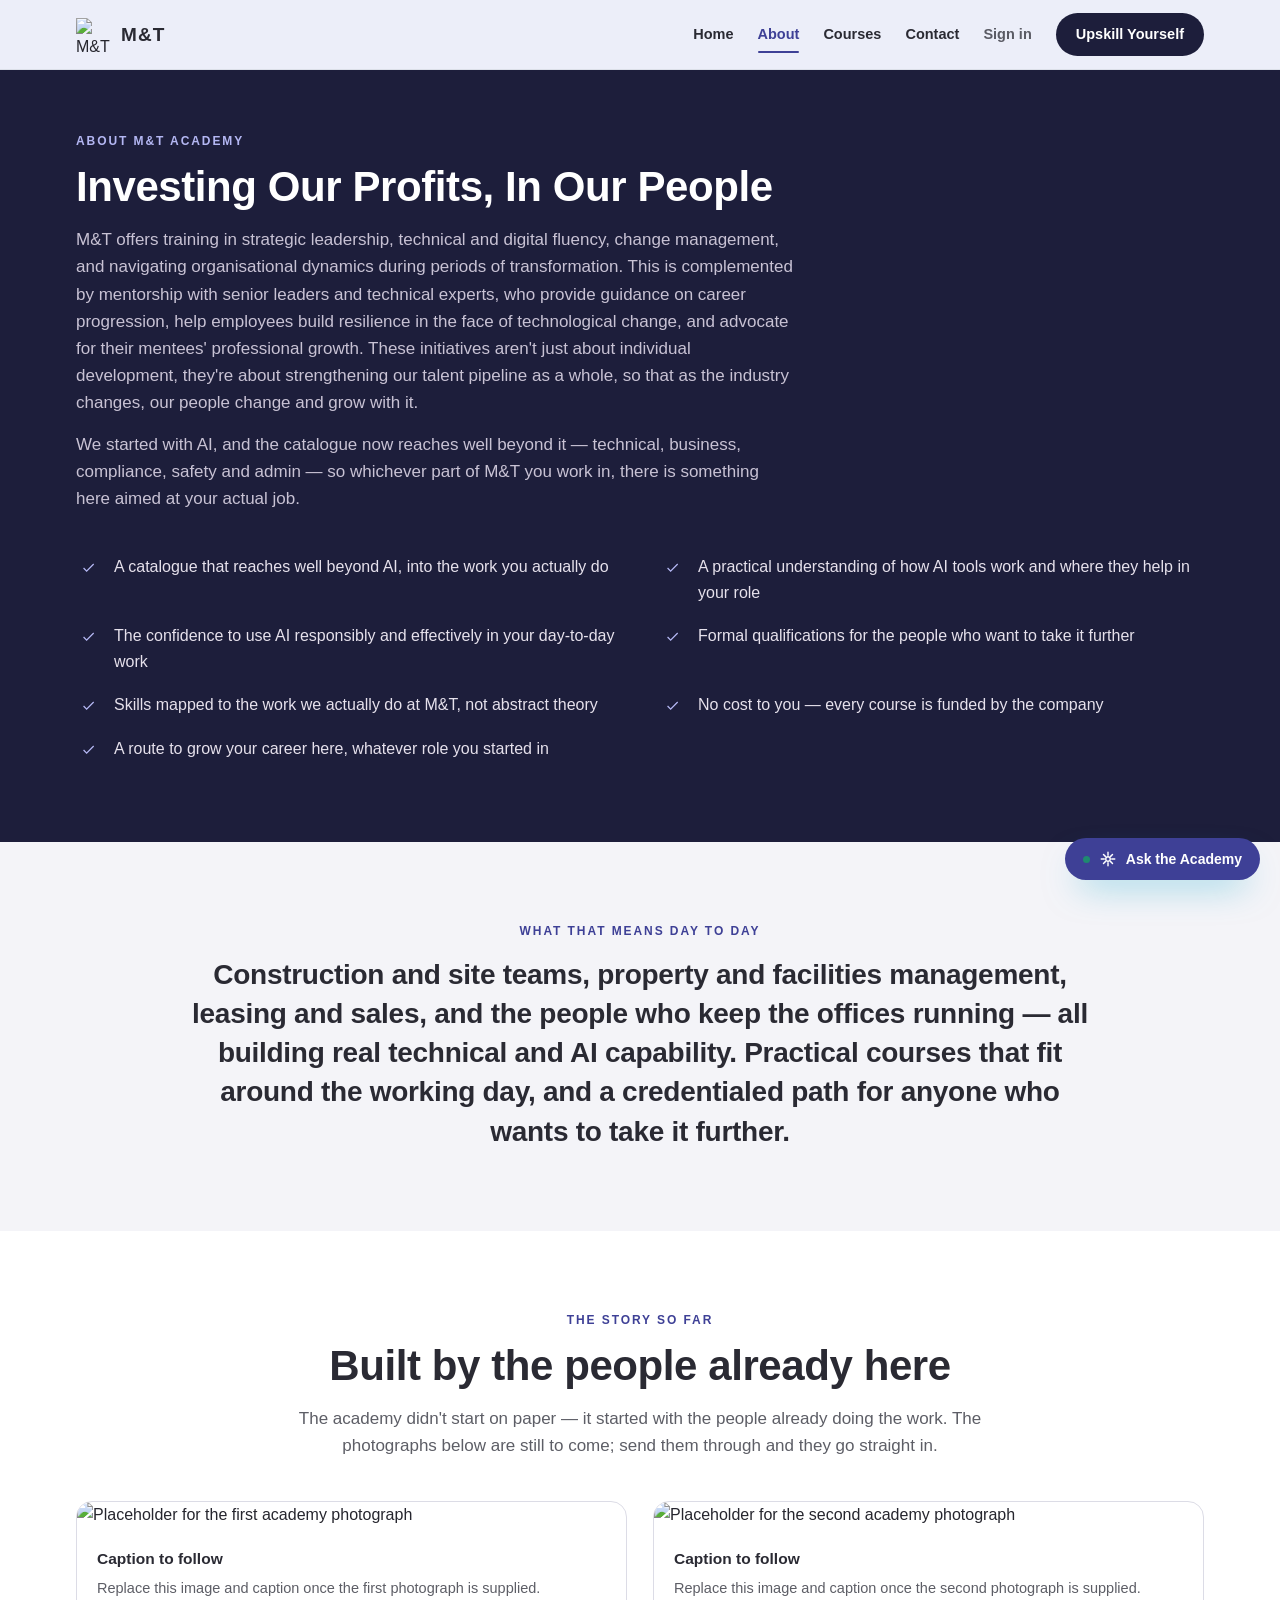
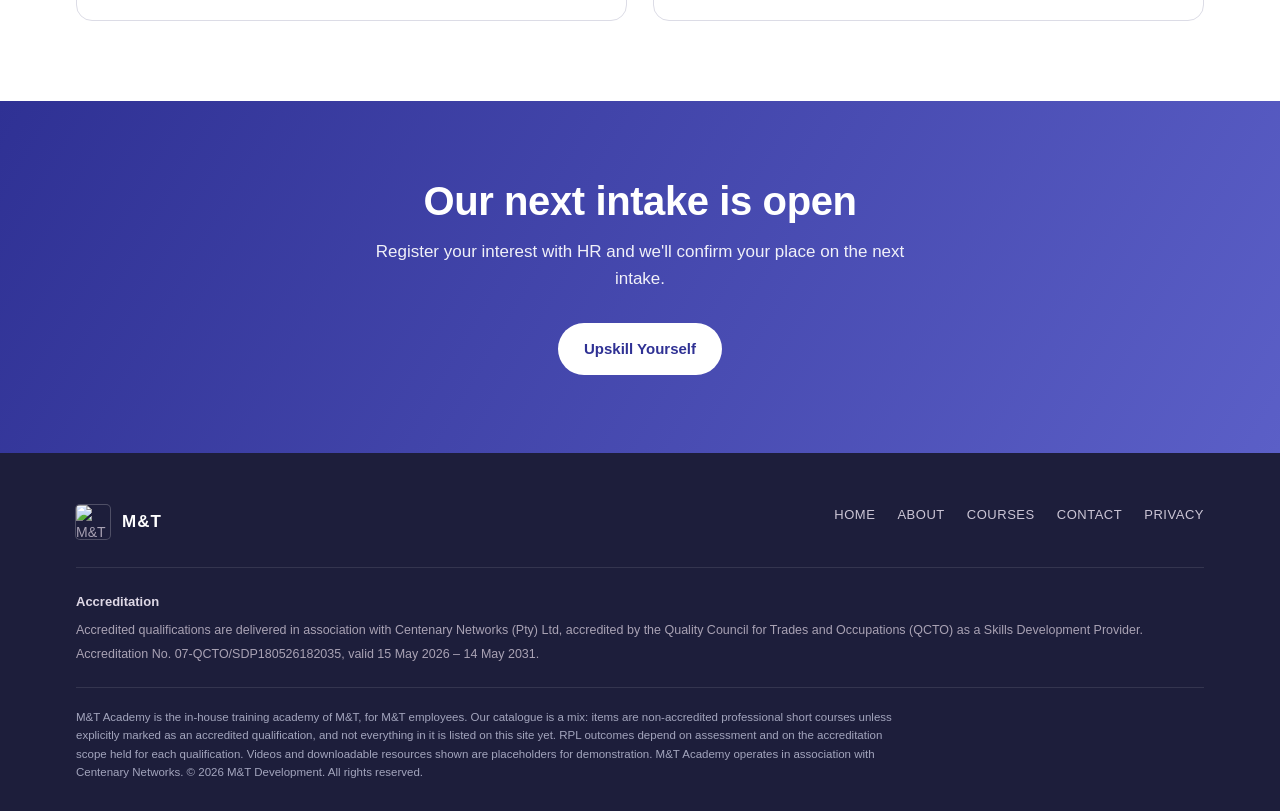
==== commit 227f54fc: "Self sign-up, My files, hover info, study-only nav, no Graduates page (as on SPS, 10 Nov) Ports SPS'" ====
--- a/about.html
+++ b/about.html
@@ -18,10 +18,8 @@
         <a href="./" data-nav="home">Home</a>
         <a href="about" data-nav="about" class="active">About</a>
         <a href="courses" data-nav="courses">Courses</a>
-        <a href="graduates" data-nav="graduates">Graduates</a>
         <a href="contact" data-nav="contact">Contact</a>
-      <a href="profile" data-nav="profile" class="nav-profile" title="Your profile"><span class="np-av" aria-hidden="true"><svg viewBox="0 0 24 24" fill="none" stroke="currentColor" stroke-width="2" stroke-linecap="round" stroke-linejoin="round"><path d="M20 21v-2a4 4 0 0 0-4-4H8a4 4 0 0 0-4 4v2"/><circle cx="12" cy="7" r="4"/></svg></span><span class="np-label">Profile</span></a>
-        <a href="contact" class="nav-cta">Upskill Yourself</a>
+        <a href="signup" class="nav-cta">Upskill Yourself</a>
       </div>
       <button class="nav-toggle" id="navToggle" aria-label="Menu"><svg viewBox="0 0 24 24" fill="none"
           stroke="currentColor" stroke-width="2" stroke-linecap="round" style="width:26px;height:26px;display:block">
@@ -114,8 +112,6 @@
           <a href="./">Home</a>
           <a href="about">About</a>
           <a href="courses">Courses</a>
-          <a href="graduates">Graduates</a>
-          <a href="profile">Profile</a>
           <a href="contact">Contact</a>
         <a href="privacy">Privacy</a>
         </div>
@@ -136,6 +132,7 @@
   </footer>
   <script src="site.js?v=20260820"></script>
 <script src="profile.js?v=20260820"></script>
+<script src="learner-nav.js?v=20261110"></script>
   <script src="assistant.js?v=20260820"></script>
 </body>
 
--- a/styles.css
+++ b/styles.css
@@ -2097,6 +2097,117 @@
   .reg-note{min-width:80px}
   .reg-by{display:none}
 }
+
+/* Show / Hide on password fields — password-toggle.js wraps each one. */
+.pw-wrap{position:relative;display:block}
+.form .pw-wrap input{padding-right:76px}
+.pw-toggle{position:absolute;top:50%;right:8px;transform:translateY(-50%);
+  font:inherit;font-size:13px;font-weight:600;padding:5px 10px;border:1px solid var(--line);
+  border-radius:7px;background:#fff;color:var(--ink);cursor:pointer}
+.pw-toggle:hover{border-color:var(--ink-soft)}
+.pw-toggle:focus-visible{outline:2px solid var(--orange);outline-offset:1px}
+
+/* Recognition of prior learning — prior-learning.php, admin-rpl.php, my.php. */
+.rpl-form{max-width:760px;margin-top:8px}
+.rpl-mods{display:grid;grid-template-columns:repeat(auto-fill,minmax(300px,1fr));gap:8px;margin:0 0 18px}
+.rpl-mod{display:flex;align-items:flex-start;gap:10px;padding:10px 12px;border:1px solid var(--line);
+  border-radius:9px;background:#fff;cursor:pointer;font-size:14px;line-height:1.4}
+.form .rpl-mod input{width:auto;padding:0;margin-top:3px;flex:none}
+.rpl-mod .adm-sub{display:inline}
+.rpl-act{display:flex;flex-wrap:wrap;gap:12px}
+.my-next.my-rpl{margin:0 0 14px}
+/* ---- Admin nav (3 Nov 2026) ----
+   The back office has a dozen links where the public nav has six. With no room
+   left the browser shrank the logo to a sliver and broke "Sign out (name)" over
+   two lines. So: the logo never shrinks, the bar uses the full screen width,
+   every link stays on one line, and below 1500px the links fold into the same
+   menu button the phone layout uses. The dropdown inherits the bar's own
+   background (sites paint the bar differently), so the links stay readable. */
+.brand{flex:0 0 auto}
+nav.nav-admin .nav-inner{max-width:none;padding-left:32px;padding-right:32px;gap:28px;background:inherit}
+nav.nav-admin .nav-links{gap:20px}
+nav.nav-admin .nav-links a,nav.nav-admin .nav-links .linkish{white-space:nowrap;font-size:14px;font-weight:600}
+/* The sign-out button is a <button>, so it does not pick up the colour a site
+   gives its nav links. --nav-ink is that colour; sites with white links set it. */
+.nav-links .linkish{color:var(--nav-ink,var(--grey))}
+@media(max-width:1500px){
+  nav.nav-admin .nav-toggle{display:block;line-height:0}
+  nav.nav-admin .nav-links{position:absolute;top:100%;left:0;right:0;flex-direction:column;align-items:stretch;gap:0;
+    background:inherit;border-bottom:1px solid rgba(0,0,0,.12);box-shadow:0 12px 24px -16px rgba(0,0,0,.35);padding:6px 0;display:none}
+  nav.nav-admin .nav-links.open{display:flex}
+  nav.nav-admin .nav-links a{padding:12px 32px}
+  nav.nav-admin .nav-links a.active::after{display:none}
+  nav.nav-admin .nav-links form .linkish{display:block;width:100%;text-align:left;padding:12px 32px}
+}
+
+/* ---- Self sign-up, My files, module info on hover (10 Nov 2026) ---------------
+   signup.php, files.php, module-info.js, and the "Add a course" box on /my. */
+.auth-card.su-card{max-width:620px}
+.su-courses{border:0;padding:0;margin:0 0 22px}
+.su-courses legend{font-weight:700;font-size:15px;color:var(--grey);margin-bottom:10px}
+.form .su-course,.su-course{display:flex;gap:12px;align-items:flex-start;border:1.5px solid var(--line);border-radius:12px;padding:13px 15px;margin-bottom:9px;cursor:pointer;transition:border-color .15s,background .15s}
+.su-course:hover{border-color:var(--orange)}
+.su-course:has(input:checked){border-color:var(--orange);background:var(--orange-tint)}
+.form .su-course input,.su-course input{margin:3px 0 0;padding:0;width:18px;height:18px;accent-color:var(--orange);flex:0 0 auto}
+.form .su-course > span{display:block;margin:0}
+.su-course strong{display:block;font-size:15px;color:var(--grey)}
+.su-course small{display:block;font-size:12.5px;color:var(--ink-soft);margin-top:2px}
+.su-courses.bad .su-course{border-color:var(--err)}
+.su-hp{position:absolute;left:-9999px;width:1px;height:1px;overflow:hidden}
+.form .opt{font-weight:500;color:var(--ink-soft);font-size:12.5px}
+@media(max-width:560px){.su-card .two{grid-template-columns:1fr;gap:0}}
+
+.btn-sm{padding:9px 16px;font-size:13.5px}
+.my-add{border:1.5px solid var(--line);border-radius:14px;padding:22px 24px;margin:18px 0 8px;background:var(--bg-soft)}
+.my-add.my-add-want{border-color:var(--orange)}
+.my-add h4{font-size:18px;margin-bottom:4px}
+.my-add > p{font-size:14.5px;color:var(--ink-soft);margin-bottom:14px}
+.my-add-list{display:flex;flex-direction:column;gap:10px}
+.my-add-item{display:flex;align-items:center;justify-content:space-between;gap:14px;background:#fff;border:1px solid var(--line);border-radius:11px;padding:12px 14px}
+.my-add-item strong{display:block;font-size:15px;color:var(--grey)}
+.my-add-item small{display:block;font-size:12.5px;color:var(--ink-soft)}
+@media(max-width:560px){.my-add-item{flex-direction:column;align-items:flex-start}}
+
+.fl-course{margin-bottom:44px}
+.fl-head{display:flex;align-items:baseline;justify-content:space-between;gap:16px;flex-wrap:wrap;margin-bottom:14px}
+.fl-head h3{font-size:22px}
+.fl-link{font-size:14px;font-weight:700;color:var(--orange-deep)}
+.fl-none{background:var(--bg-soft);border:1px dashed var(--line);border-radius:12px;padding:14px 18px;font-size:14.5px;color:var(--ink-soft);margin-bottom:14px}
+.fl-list{list-style:none;border:1px solid var(--line);border-radius:14px;overflow:hidden;background:#fff}
+.fl-row{display:flex;align-items:center;justify-content:space-between;gap:16px;padding:13px 18px;border-top:1px solid var(--line)}
+.fl-row:first-child{border-top:0}
+.fl-row:hover{background:var(--bg-soft)}
+.fl-mod{display:flex;align-items:baseline;gap:12px;min-width:0;color:var(--grey)}
+.fl-mod:hover .fl-title{color:var(--orange-deep)}
+.fl-code{flex:0 0 52px;font-size:12px;font-weight:800;color:var(--orange-deep);letter-spacing:.03em}
+.fl-title{font-size:15px;font-weight:600}
+.fl-files{display:flex;gap:8px;flex-wrap:wrap;justify-content:flex-end;flex:0 0 auto}
+.fl-file{display:inline-flex;align-items:center;gap:6px;font-size:13px;font-weight:700;color:#fff;background:var(--orange);border-radius:20px;padding:7px 13px;white-space:nowrap}
+.fl-file:hover{background:var(--orange-deep)}
+.fl-file svg{width:15px;height:15px}
+.fl-soon{font-size:12.5px;color:var(--ink-soft);font-style:italic}
+@media(max-width:640px){.fl-row{flex-direction:column;align-items:flex-start}.fl-files{justify-content:flex-start}}
+
+.mod-info{position:fixed;z-index:200;max-width:340px;background:var(--dark);color:#e9e6e2;border-radius:12px;padding:14px 16px;font-size:13.5px;line-height:1.55;box-shadow:0 14px 40px -10px rgba(0,0,0,.45);opacity:0;visibility:hidden;transform:translateY(4px);transition:opacity .15s,transform .15s,visibility .15s;pointer-events:none}
+.mod-info.on{opacity:1;visibility:visible;transform:none}
+.mod-info .mi-meta{display:block;font-size:11px;font-weight:700;letter-spacing:.08em;text-transform:uppercase;color:var(--orange-light);margin-bottom:4px}
+.mod-info .mi-title{display:block;font-size:15px;color:#fff;margin-bottom:6px;line-height:1.3}
+.mod-info .mi-purpose{margin:0 0 8px;color:#cfcac4}
+.mod-info .mi-h{display:block;font-size:11px;font-weight:700;letter-spacing:.08em;text-transform:uppercase;color:#9c97a8;margin-bottom:4px}
+.mod-info .mi-topics{margin:0;padding-left:18px}
+.mod-info .mi-topics li{margin:1px 0}
+.mod-info .mi-more{display:block;margin-top:4px;color:#9c97a8;font-size:12.5px}
+
+/* Admin > Users: un-enrol and delete (10 Nov 2026) */
+.adm-unenrol{display:inline;margin:0 0 0 6px}
+.adm-del{margin-top:8px}
+.adm-del summary{cursor:pointer;font-size:13px;font-weight:700;color:var(--err)}
+.adm-del form{display:flex;flex-direction:column;gap:6px;margin-top:8px;max-width:260px}
+.adm-del input[type=text]{padding:7px 9px;border:1px solid var(--line);border-radius:7px;font:inherit;font-size:13px}
+.adm-del-btn{background:var(--err);color:#fff;padding:8px 14px;font-size:13px;border-radius:8px}
+.adm-del-btn:hover{filter:brightness(.92)}
+.adm-del-note{display:block;margin-top:8px}
+
 /* <<< SHARED ACADEMY STYLES — END ------------------------------------------- */
 
 /* ---- Technical & artisan programmes (Fisha Renaissance menu) -------------
